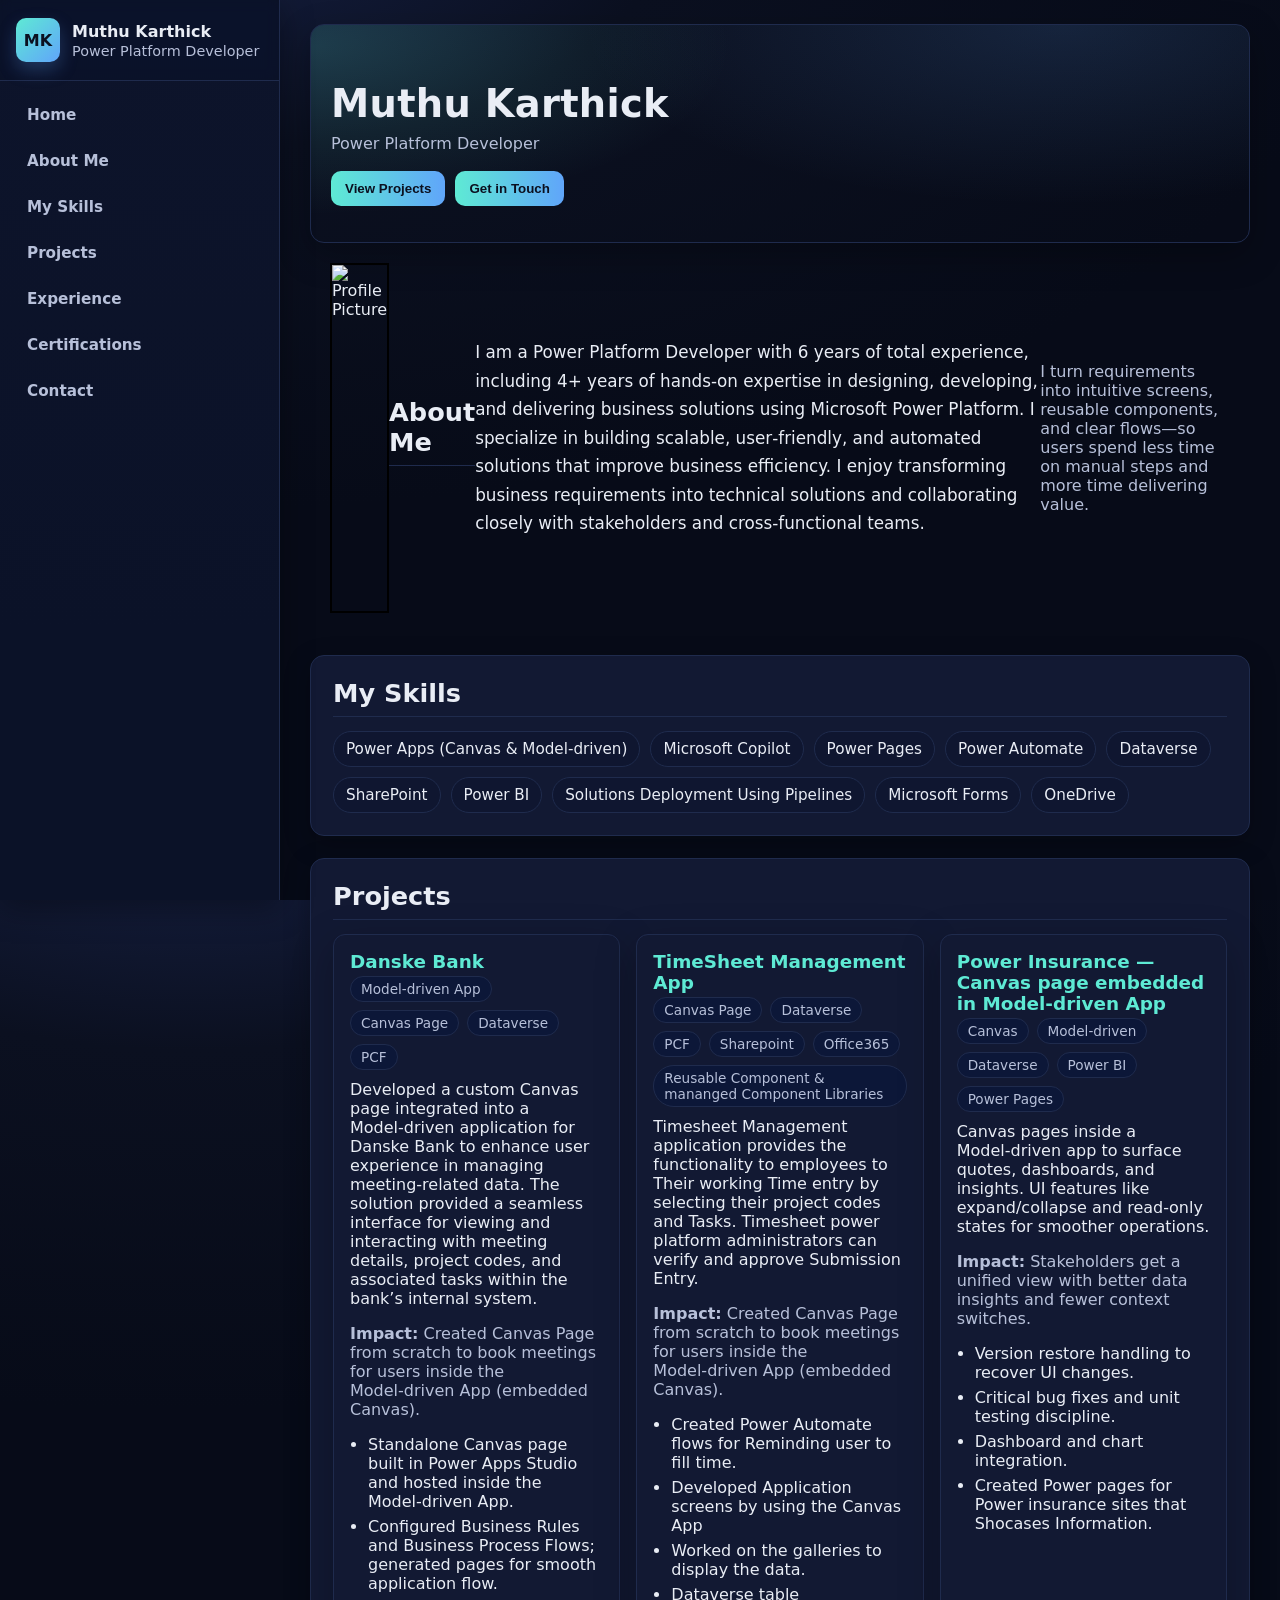
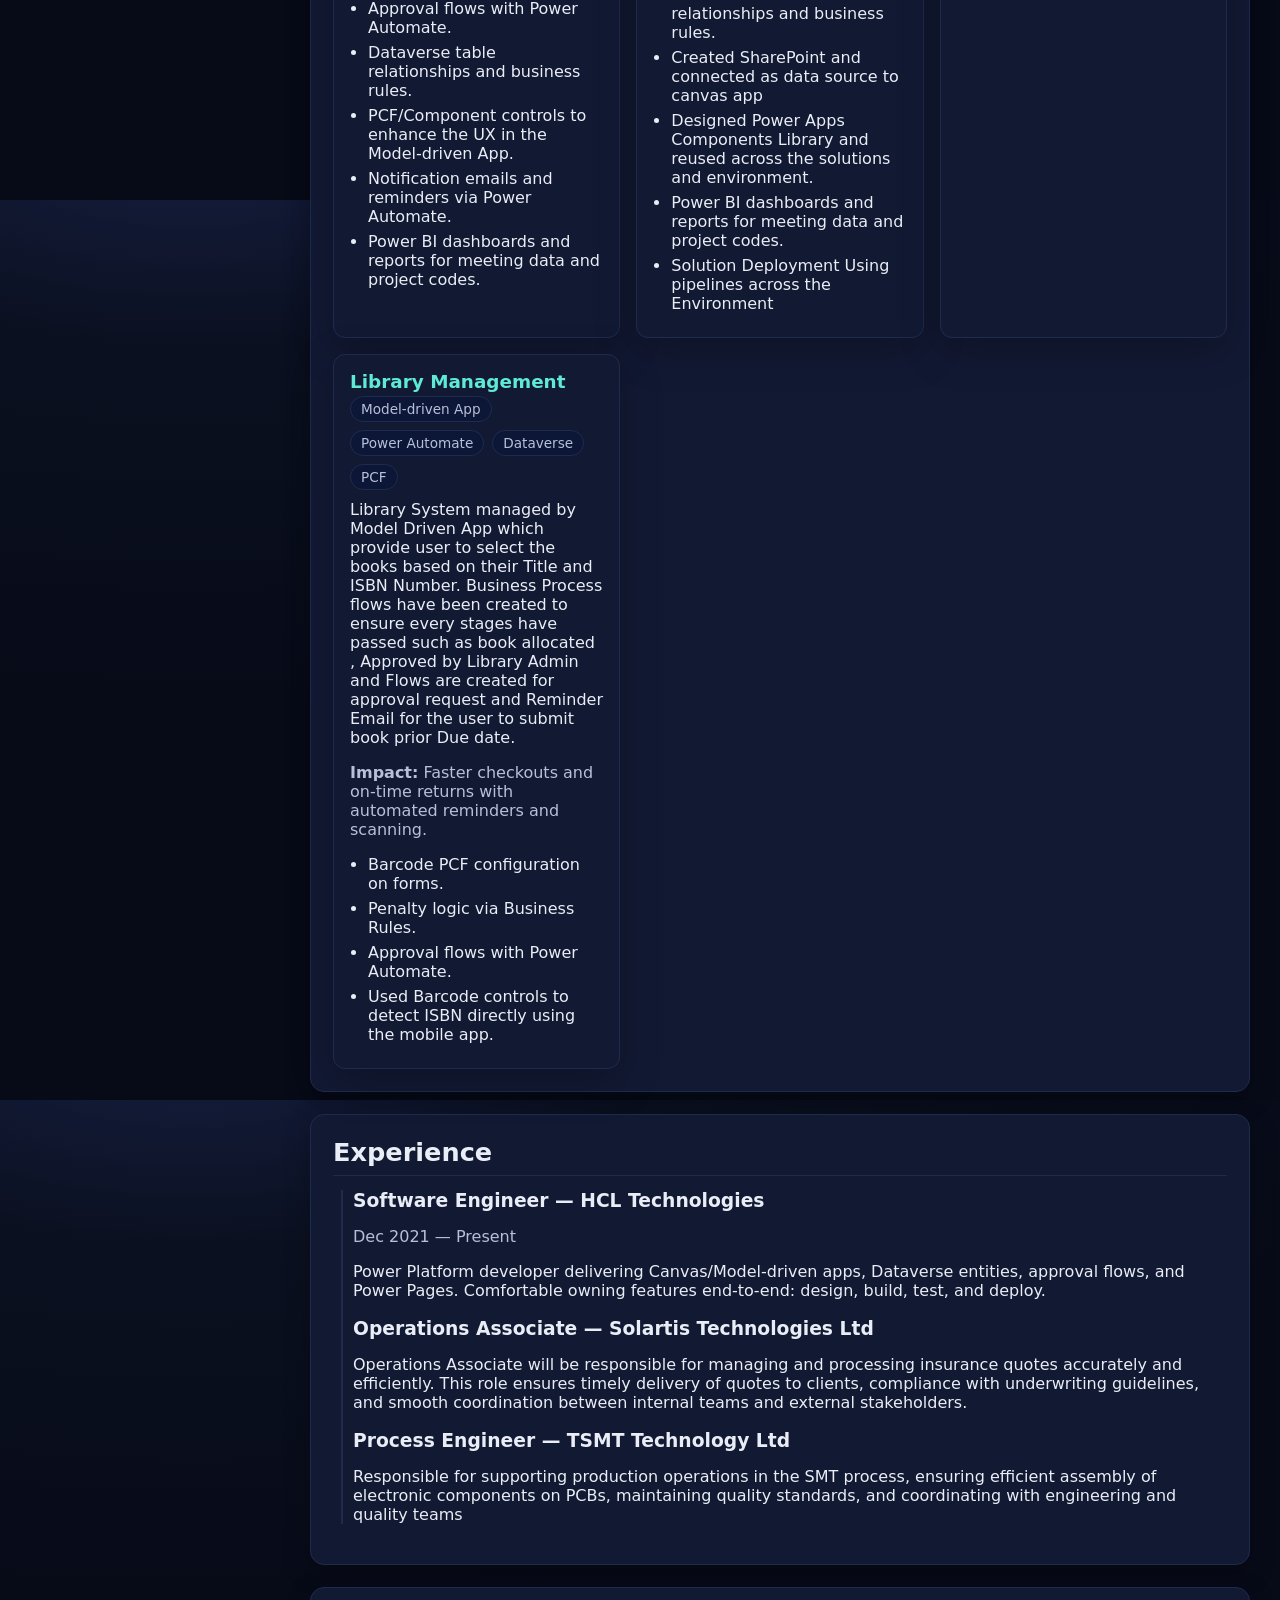
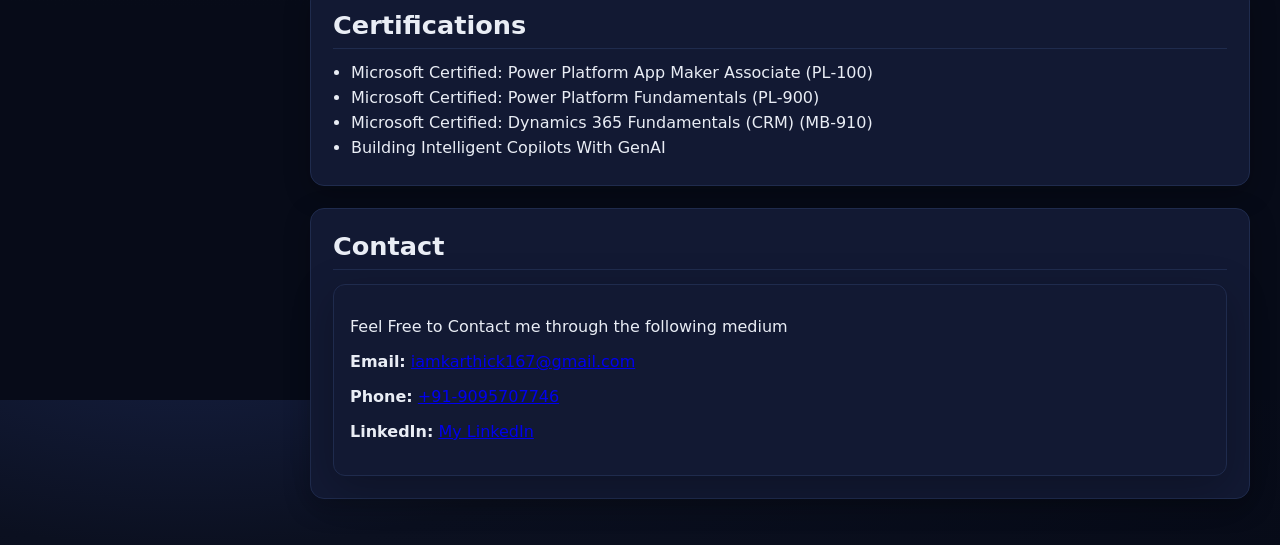
==== index.html @ 32631dbd "Update index.html" ====
<!DOCTYPE html>
<html lang="en">
<head>
<meta charset="UTF-8" />
<title>Muthu Karthick | Power Platform Developer</title>
<meta name="viewport" content="width=device-width, initial-scale=1" />
<style>
/* ===== Theme ===== */
:root{
  --bg:#0b1020;
  --panel:#121933;
  --panel-2:#0f1630;
  --text:#E9EDF5;
  --muted:#B7C0D9;
  --accent:#5EEAD4;
  --accent-2:#60A5FA;
  --border:#1f2b4d;
  --sidebar-w:280px;
  --page-w:980px; /* central column width */
}
*{box-sizing:border-box}
html{scroll-behavior:smooth}
html,body{height:100%}
body{
  margin:0;
  font-family:Inter,system-ui,-apple-system,Segoe UI,Roboto,"Helvetica Neue",Arial;
  background:radial-gradient(1200px 600px at 15% -10%,#162043 0%,var(--bg) 40%,#070B18 100%);
  color:var(--text);
}

/* ===== Layout ===== */
.layout{display:flex;min-height:100vh}

/* Sidebar (left sticky) */
.sidebar{
  width:var(--sidebar-w);
  flex:0 0 var(--sidebar-w);
  position:sticky; top:0; height:100vh; overflow:auto;
  background:linear-gradient(180deg,#0d142b,#0b1228 70%);
  border-right:1px solid var(--border);
  box-shadow:0 8px 30px rgba(0,0,0,.35);
  z-index:2;
}
.brand{
  padding:18px 16px; display:flex; align-items:center; gap:12px;
  border-bottom:1px solid var(--border);
  background:rgba(11,16,32,.35); backdrop-filter:saturate(120%) blur(6px);
}
.brand__avatar{
  width:44px; height:44px; border-radius:10px; display:grid; place-items:center;
  font-weight:700; color:#0b1020;
  background:linear-gradient(135deg,var(--accent),var(--accent-2));
  box-shadow:0 8px 18px rgba(96,165,250,.25);
}
.brand__name{margin:0; font-weight:700}
.brand__role{margin:2px 0 0; color:var(--muted); font-size:.9rem}

/* Side navigation */
.sidenav{padding:14px; display:flex; flex-direction:column; gap:6px}
.sidenav a{
  display:block; color:var(--muted); text-decoration:none; font-weight:600; font-size:.95rem;
  padding:10px 12px; border-radius:10px; border:1px solid transparent;
  transition:color .14s ease, background-color .14s ease, transform .14s ease, border-color .14s ease;
}
.sidenav a:hover{
  color:var(--accent); background:rgba(96,165,250,.08); border-color:var(--border); transform:translateX(3px);
}
.sidenav a.active{
  color:var(--accent); background:rgba(96,165,250,.10); border-color:var(--border);
}

/* ===== Content column: CENTER the page ===== */
.content{
  flex:1;
  /* Remove the padding that was pushing content right */
  padding-left:0;
  /* Center the inner page column */
  display:flex;
  justify-content:center; /* center horizontally in available space */
  align-items:flex-start; /* natural top alignment */
  position:relative;
}

/* Central page column */
.page{
  width:100%;
  max-width:var(--page-w); /* fixed central width */
  padding:24px 20px;
}

/* ===== Hero & Sections (centered within .page) ===== */
.hero{
  padding:56px 20px 36px;
  margin-inline:auto; /* keep centered */
  background:
    radial-gradient(800px 300px at 80% 0%, rgba(96,165,250,.15) 0%, rgba(96,165,250,0) 60%),
    radial-gradient(700px 280px at 0% 10%, rgba(94,234,212,.18) 0%, rgba(94,234,212,0) 60%);
  border:1px solid var(--border); border-radius:14px;
  box-shadow:0 12px 34px rgba(0,0,0,.28);
}
.hero__title{font-size:2.4rem; margin:0 0 8px; letter-spacing:.3px}
.hero__subtitle{margin:0 0 18px; color:var(--muted)}
.hero__cta{display:flex; gap:10px; flex-wrap:wrap}
.btn{display:inline-block; padding:10px 14px; border-radius:10px; font-weight:600; text-decoration:none; border:1px solid var(--border)}
.btn--primary{background:linear-gradient(90deg,var(--accent),var(--accent-2)); color:#0b1020; border:none}

.section{
  margin:22px auto; /* center inside page */
  padding:22px;
  background:var(--panel);
  border:1px solid var(--border);
  border-radius:14px;
  box-shadow:0 8px 26px rgba(0,0,0,.25);
}
.section__title{font-size:1.6rem; margin:0 0 14px; padding-bottom:8px; border-bottom:1px solid var(--border)}
.lead{font-size:1.05rem; line-height:1.7}
.muted{color:var(--muted)}

/* Chips & tags */
.chips{display:flex; flex-wrap:wrap; gap:10px; list-style:none; padding:0; margin:0}
.chip{background:var(--panel-2); border:1px solid var(--border); padding:8px 12px; border-radius:999px; font-size:.95rem}
.tags{display:flex; flex-wrap:wrap; gap:8px; list-style:none; padding:0; margin:4px 0 0}
.tag{background:#0c1738; border:1px solid var(--border); color:var(--muted); padding:4px 10px; border-radius:999px; font-size:.85rem}

/* Grid & cards */
.grid{display:grid; grid-template-columns:repeat(auto-fit,minmax(280px,1fr)); gap:16px}
.card{background:var(--panel); border:1px solid var(--border); border-radius:12px; padding:16px 16px 18px; box-shadow:0 12px 40px rgba(0,0,0,.25)}
.card__header{margin-bottom:4px}
.card__title{margin:0; font-size:1.15rem; color:var(--accent)}
.card__summary{margin:10px 0 8px}
.list{margin:8px 0 0; padding-left:18px}
.list li{margin:6px 0}

/* Timeline */
.timeline{position:relative; margin:10px 0; padding-left:20px}
.timeline::before{content:""; position:absolute; top:0; bottom:0; left:8px; width:2px; background:var(--border)}
.timeline__item{position:relative; margin:12px 0 18px}
.timeline__dot{position:absolute; left:-2px; top:6px; width:12px; height:12px; background:var(--accent-2); border-radius:50%; box-shadow:0 0 0 3px rgba(96,165,250,.20)}
.timeline__content h3{margin:0 0 6px}

/* Footer */
.footer{max-width:var(--page-w); margin:16px auto 44px; color:var(--muted); text-align:center}
.footer__nav{display:inline-flex; gap:10px; margin-top:6px}
.footer__nav a{color:var(--muted); text-decoration:none}
.footer__nav a:hover{color:var(--accent)}

/* ===== Responsive ===== */
@media (max-width:900px){ :root{--sidebar-w:240px} }
@media (max-width:720px){
  .sidebar{display:none}
  .content{padding-left:0}
  .hero__title{font-size:2.1rem}
}
</style>
</head>
<body>
<div class="layout">
  <!-- Sidebar -->
  <aside class="sidebar" aria-label="Page navigation">
    <div class="brand">
      <div class="brand__avatar">MK</div>
      <div>
        <p class="brand__name">Muthu Karthick</p>
        <p class="brand__role">Power Platform Developer</p>
      </div>
    </div>
    <nav class="sidenav" id="sidenav" aria-label="Page navigation">
  <a href=#home>Home</a>
      <a href=#about>About Me</a>
      <a href=#skills>My Skills</a>
      <a href=#projects>Projects</a>
      <a href=#experience>Experience</a>
      <a href=#certs>Certifications</a>
      <a href=#contact>Contact</a>
    </nav>
  </aside>

  <!-- Content (centered column) -->
  <div class="content">
    <div class="page">
      <!-- Hero -->
      <section class="hero" id="home" aria-labelledby="hero-title">
        <h1 class="hero__title" id="hero-title">Muthu Karthick</h1>
        <p class="hero__subtitle">Power Platform Developer</p>
<div class="hero__cta">
  <button class="btn btn--primary" onclick="document.querySelector('#projects').scrollIntoView({behavior:'smooth'})">
    View Projects
  </button>
  <button class="btn btn--primary" onclick="document.querySelector('#contact').scrollIntoView({behavior:'smooth'})">
    Get in Touch
  </button>
</div>
      </section>

<!-- IMAGE SECTION (separate) -->
<section class="profile-image-section">
  
<div style="
    display: flex; 
    justify-content: center; 
    align-items: center; 
    padding: 20px;
">
  <img 
    src="https://raw.githubusercontent.com/PearlKarthick/portfolio/main/Media%20(2).jfif"  
    alt="Profile Picture"
    style="
      width: 250px; 
      height: 350px; 
      object-fit: cover; 
      border: 2px solid #000;
>
</div>
</section>

      <!-- About -->
      <section class="section" id="about" aria-labelledby="about-title">
        <h2 class="section__title" id="about-title">About Me</h2>
        <p class="lead">
          I am a Power Platform Developer with 6 years of total experience, including
          4+ years of hands‑on expertise in designing, developing, and delivering business
          solutions using Microsoft Power Platform. I specialize in building scalable,
          user‑friendly, and automated solutions that improve business efficiency.
          I enjoy transforming business requirements into technical solutions and
          collaborating closely with stakeholders and cross‑functional teams.
        </p>
        <p class="muted">
          I turn requirements into intuitive screens, reusable components, and
          clear flows—so users spend less time on manual steps and more time delivering value.
        </p>
      </section>

      <!-- Skills -->
      <section class="section" id="skills" aria-labelledby="skills-title">
        <h2 class="section__title" id="skills-title">My Skills</h2>
        <ul class="chips">
          <li class="chip">Power Apps (Canvas &amp; Model‑driven)</li>
          <li class="chip">Microsoft Copilot</li>
          <li class="chip">Power Pages</li>
          <li class="chip">Power Automate</li>
          <li class="chip">Dataverse</li>
          <li class="chip">SharePoint</li>
          <li class="chip">Power BI</li>
          <li class="chip">Solutions Deployment Using Pipelines</li>
          <li class="chip">Microsoft Forms</li>
          <li class="chip">OneDrive</li>
        </ul>
      </section>

      <!-- Projects -->
      <section class="section" id="projects" aria-labelledby="projects-title">
        <h2 class="section__title" id="projects-title">Projects</h2>
        <div class="grid">
          <!-- Danske Bank -->
          <article class="card">
            <div class="card__header">
              <h3 class="card__title">Danske Bank</h3>
              <ul class="tags">
                <li class="tag">Model‑driven App</li>
                <li class="tag">Canvas Page</li>
                <li class="tag">Dataverse</li>
                <li class="tag">PCF</li>
              </ul>
            </div>
            <p class="card__summary">
              Developed a custom Canvas page integrated into a Model‑driven application for Danske Bank to enhance user experience in managing meeting‑related data. The solution provided a seamless interface for viewing and interacting with meeting details, project codes, and associated tasks within the bank’s internal system.
            </p>
            <p class="muted"><strong>Impact:</strong> Created Canvas Page from scratch to book meetings for users inside the Model‑driven App (embedded Canvas).</p>
            <ul class="list">
              <li>Standalone Canvas page built in Power Apps Studio and hosted inside the Model‑driven App.</li>
              <li>Configured Business Rules and Business Process Flows; generated pages for smooth application flow.</li>
              <li>Approval flows with Power Automate.</li>
              <li>Dataverse table relationships and business rules.</li>
              <li>PCF/Component controls to enhance the UX in the Model‑driven App.</li>
              <li>Notification emails and reminders via Power Automate.</li>
              <li>Power BI dashboards and reports for meeting data and project codes.</li>
            </ul>
          </article>
<!-- TimeSheet -->
          <article class="card">
            <div class="card__header">
              <h3 class="card__title">TimeSheet Management App</h3>
              <ul class="tags">
                <li class="tag">Canvas Page</li>
                <li class="tag">Dataverse</li>
                <li class="tag">PCF</li>
                <li class="tag">Sharepoint</li>
                <li class="tag">Office365</li>
                <li class="tag">Reusable Component & mananged Component Libraries </li>
              </ul>
            </div>
            <p class="card__summary">
              Timesheet Management application provides the functionality to employees to Their working Time entry by selecting their project codes and Tasks. Timesheet power platform administrators can verify and approve Submission Entry.
            </p>
            <p class="muted"><strong>Impact:</strong> Created Canvas Page from scratch to book meetings for users inside the Model‑driven App (embedded Canvas).</p>
            <ul class="list">
              <li>Created Power Automate flows for Reminding user to fill time.</li>
              <li>Developed Application screens by using the Canvas App </li>
              <li>Worked on the galleries to display the data. </li>
              <li>Dataverse table relationships and business rules.</li>
              <li>Created SharePoint and connected as data source to canvas app</li>
              <li>Designed Power Apps Components Library and reused across the solutions and environment. </li>
              <li>Power BI dashboards and reports for meeting data and project codes.</li>
              <li>Solution Deployment Using pipelines across the Environment</li>
            </ul>
          </article>

          <!-- Power Insurance -->
          <article class="card">
            <div class="card__header">
              <h3 class="card__title">Power Insurance — Canvas page embedded in Model‑driven App</h3>
              <ul class="tags">
                <li class="tag">Canvas</li>
                <li class="tag">Model‑driven</li>
                <li class="tag">Dataverse</li>
                <li class="tag">Power BI</li>
                <li class="tag">Power Pages</li>
              </ul>
            </div>
            <p class="card__summary">
              Canvas pages inside a Model‑driven app to surface quotes, dashboards, and insights. UI features like expand/collapse and read‑only states for smoother operations.
            </p>
            <p class="muted"><strong>Impact:</strong> Stakeholders get a unified view with better data insights and fewer context switches.</p>
            <ul class="list">
              <li>Version restore handling to recover UI changes.</li>
              <li>Critical bug fixes and unit testing discipline.</li>
              <li>Dashboard and chart integration.</li>
              <li>Created Power pages for Power insurance sites that Shocases Information.</li>
            </ul>
          </article>

          <!-- Library Management -->
          <article class="card">
            <div class="card__header">
              <h3 class="card__title">Library Management</h3>
              <ul class="tags">
                <li class="tag">Model‑driven App</li>
                <li class="tag">Power Automate</li>
                <li class="tag">Dataverse</li>
                <li class="tag">PCF</li>
              </ul>
            </div>
            <p class="card__summary">
            Library System managed by Model Driven App which provide user to select the books based on their Title and ISBN Number. 
              Business Process flows have been created to ensure every stages have passed such as book allocated , Approved by Library Admin and Flows are created for approval request and Reminder Email for the user to submit book prior Due date.             </p>
            <p class="muted"><strong>Impact:</strong> Faster checkouts and on‑time returns with automated reminders and scanning.</p>
            <ul class="list">
              <li>Barcode PCF configuration on forms.</li>
              <li>Penalty logic via Business Rules.</li>
              <li>Approval flows with Power Automate.</li>
              <li>Used Barcode controls to detect ISBN directly using the mobile app.</li>
            </ul>
          </article>
        </div>
      </section>

      <!-- Experience -->
      <section class="section" id="experience" aria-labelledby="exp-title">
        <h2 class="section__title" id="exp-title">Experience</h2>
        <div class="timeline">
          <div class="timeline__item">
            <div class="timeline__content">
              <h3>Software Engineer — HCL Technologies</h3>
              <p class="muted">Dec 2021 — Present</p>
              <p>Power Platform developer delivering Canvas/Model‑driven apps, Dataverse entities, approval flows, and Power Pages. Comfortable owning features end‑to‑end: design, build, test, and deploy.</p>
            </div>
          </div>
          <div class="timeline__item">
            <div class="timeline__content">
              <h3>Operations Associate — Solartis Technologies Ltd</h3>
              <p>Operations Associate will be responsible for managing and processing insurance quotes accurately and efficiently. This role ensures timely delivery of quotes to clients, compliance with underwriting guidelines, and smooth coordination between internal teams and external stakeholders.</p>
            </div>
          </div>
          <div class="timeline__item">
            <div class="timeline__content">
              <h3>Process Engineer — TSMT Technology Ltd</h3>
              <p>Responsible for supporting production operations in the SMT process, ensuring efficient assembly of electronic components on PCBs, maintaining quality standards, and coordinating with engineering and quality teams</p>
            </div>
          </div>
        </div>
      </section>

      <!-- Certifications -->
      <section class="section" id="certs" aria-labelledby="certs-title">
        <h2 class="section__title" id="certs-title">Certifications</h2>
        <ul class="list">
          <li>Microsoft Certified: Power Platform App Maker Associate (PL‑100)</li>
          <li>Microsoft Certified: Power Platform Fundamentals (PL‑900)</li>
          <li>Microsoft Certified: Dynamics 365 Fundamentals (CRM) (MB‑910)</li>
          <li>Building Intelligent Copilots With GenAI</li>
        </ul>
      </section>

      <!-- Contact -->
      <section class="section" id="contact" aria-labelledby="contact-title">
        <h2 class="section__title" id="contact-title">Contact</h2>
 <div class="card">
   <p>Feel Free to Contact me through the following medium</p>
            <p><strong>Email:</strong> <a href="mailto:iamkarthick167@gmail.com">iamkarthick167@gmail.com</a></p>
            <p><strong>Phone:</strong> <a href="tel:+919095707746">+91‑9095707746</a></p>
            <p><strong>LinkedIn:</strong> <a href="https://www.linkedin.com/in/muthu-karthick-m-a9972016b" target="_blank">My LinkedIn</a></p>           
        </div>
        </div>
      </section>    
    </div>
  </div>
</div>

<!-- ===== JS: Scrollspy & year ===== -->
<script>
  // Year
  document.getElementById('year').textContent = new Date().getFullYear();

  // Scrollspy
  const navLinks = Array.from(document.querySelectorAll('#sidenav a'));
  const targets  = navLinks.map(a => document.querySelector(a.getAttribute('href'))).filter(Boolean);
  function onScrollSpy(){
    const y = window.scrollY + 120;
    let activeId = null;
    for(const sec of targets){
      const t = sec.offsetTop, b = t + sec.offsetHeight;
      if(y >= t && y < b){ activeId = '#' + sec.id; break; }
    }
    navLinks.forEach(a => a.classList.toggle('active', a.getAttribute('href') === activeId));
  }
  document.addEventListener('scroll', onScrollSpy);
  window.addEventListener('load', onScrollSpy);
</script>
</body>
</html>
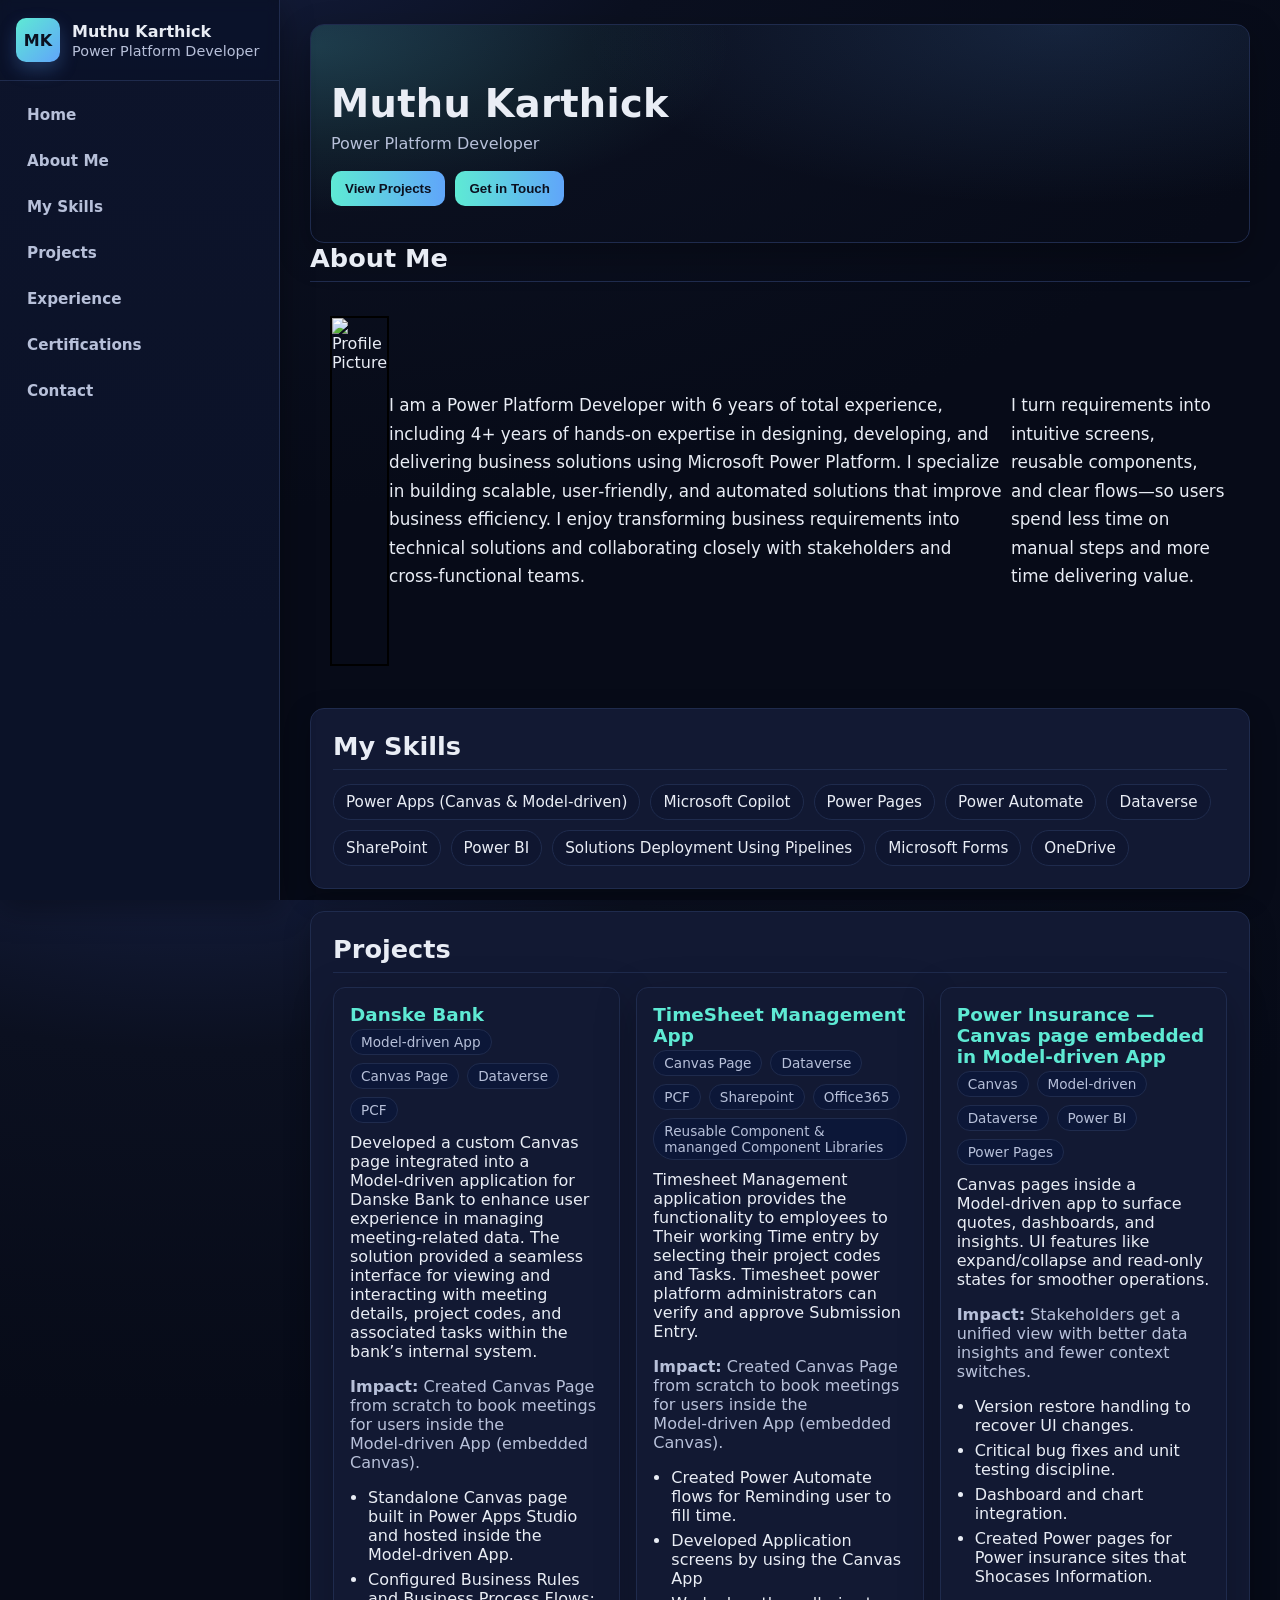
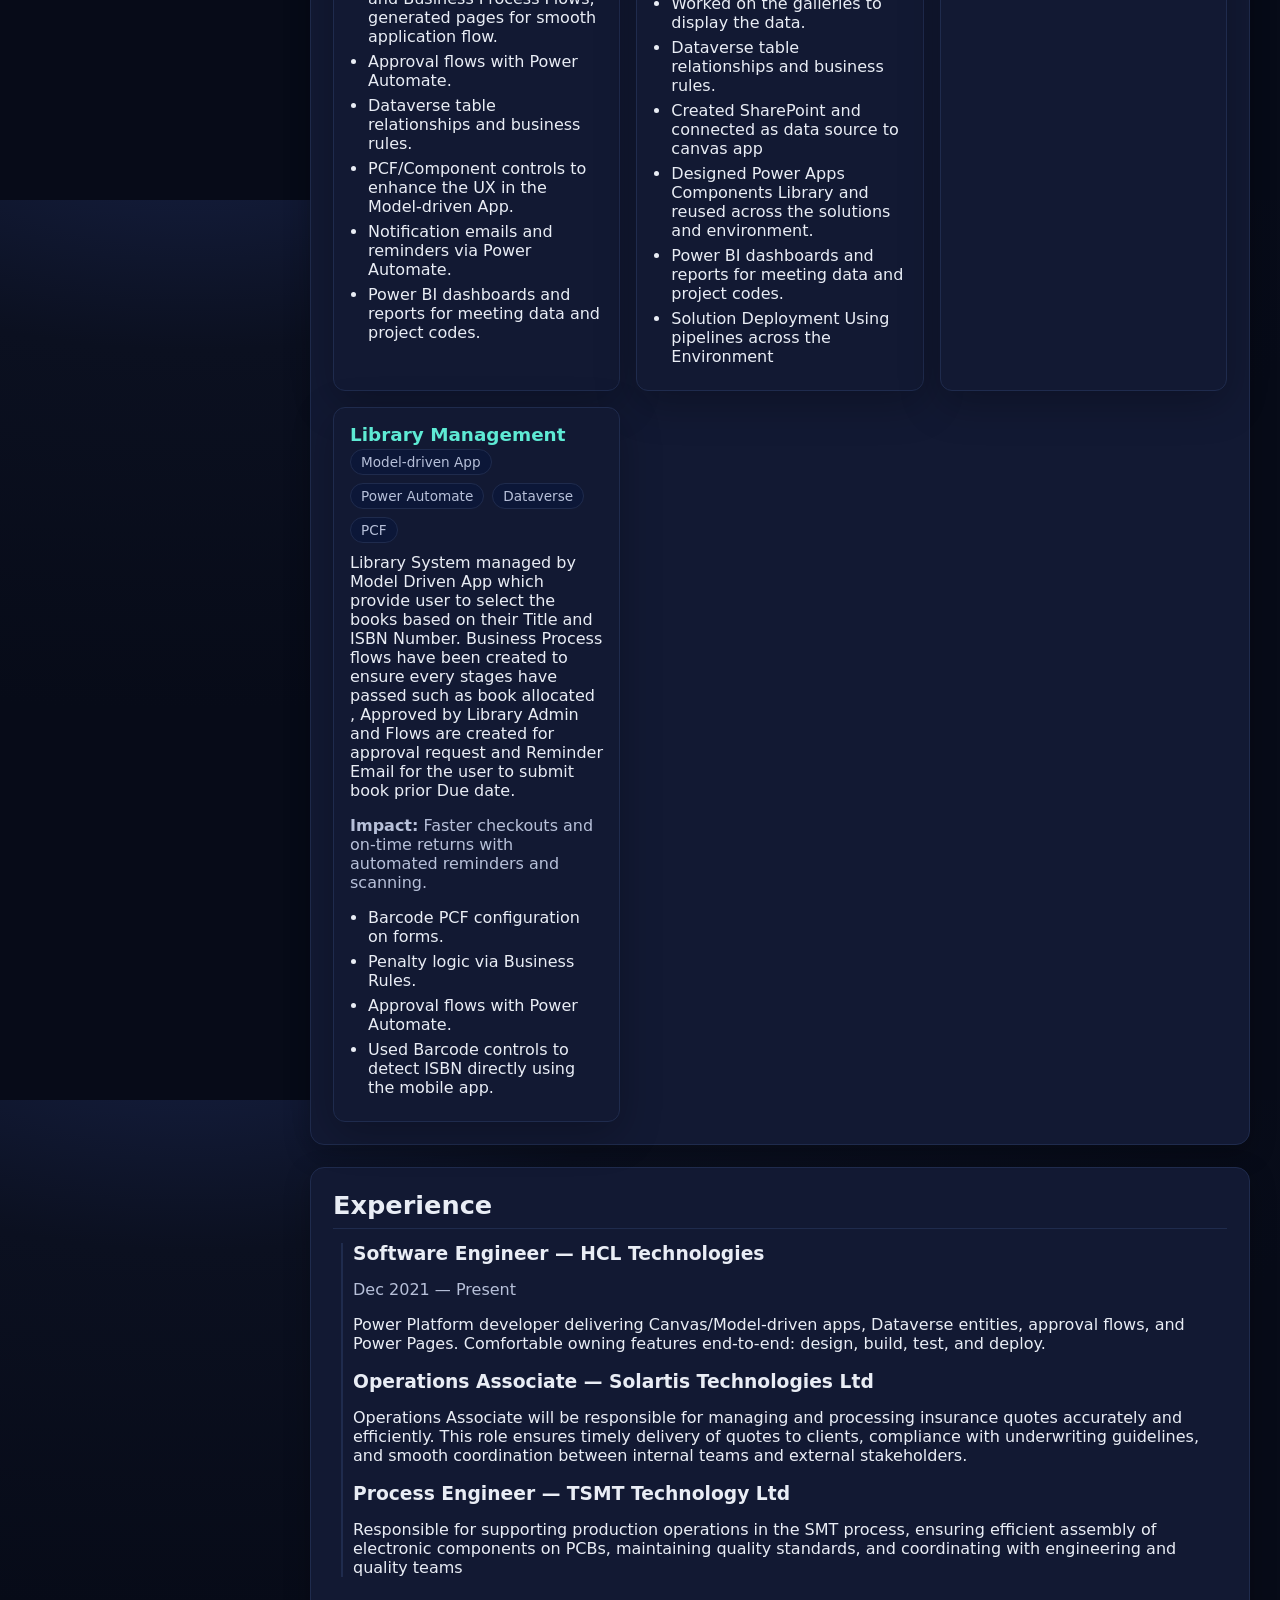
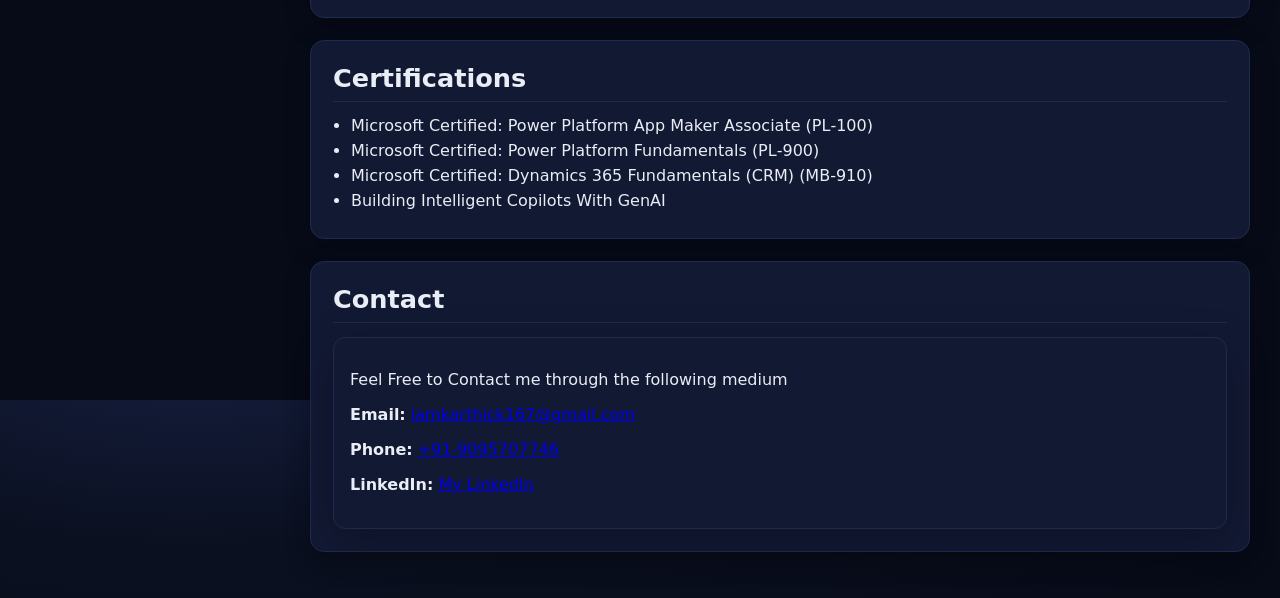
==== commit 462d37fd: "Update index.html" ====
--- a/index.html
+++ b/index.html
@@ -194,7 +194,7 @@
 
 <!-- IMAGE SECTION (separate) -->
 <section class="profile-image-section">
-  
+  <h2 class="section__title" id="about-title">About Me</h2>
 <div style="
     display: flex; 
     justify-content: center; 
@@ -215,7 +215,6 @@
 
       <!-- About -->
       <section class="section" id="about" aria-labelledby="about-title">
-        <h2 class="section__title" id="about-title">About Me</h2>
         <p class="lead">
           I am a Power Platform Developer with 6 years of total experience, including
           4+ years of hands‑on expertise in designing, developing, and delivering business
@@ -224,7 +223,7 @@
           I enjoy transforming business requirements into technical solutions and
           collaborating closely with stakeholders and cross‑functional teams.
         </p>
-        <p class="muted">
+        <p class="lead">
           I turn requirements into intuitive screens, reusable components, and
           clear flows—so users spend less time on manual steps and more time delivering value.
         </p>
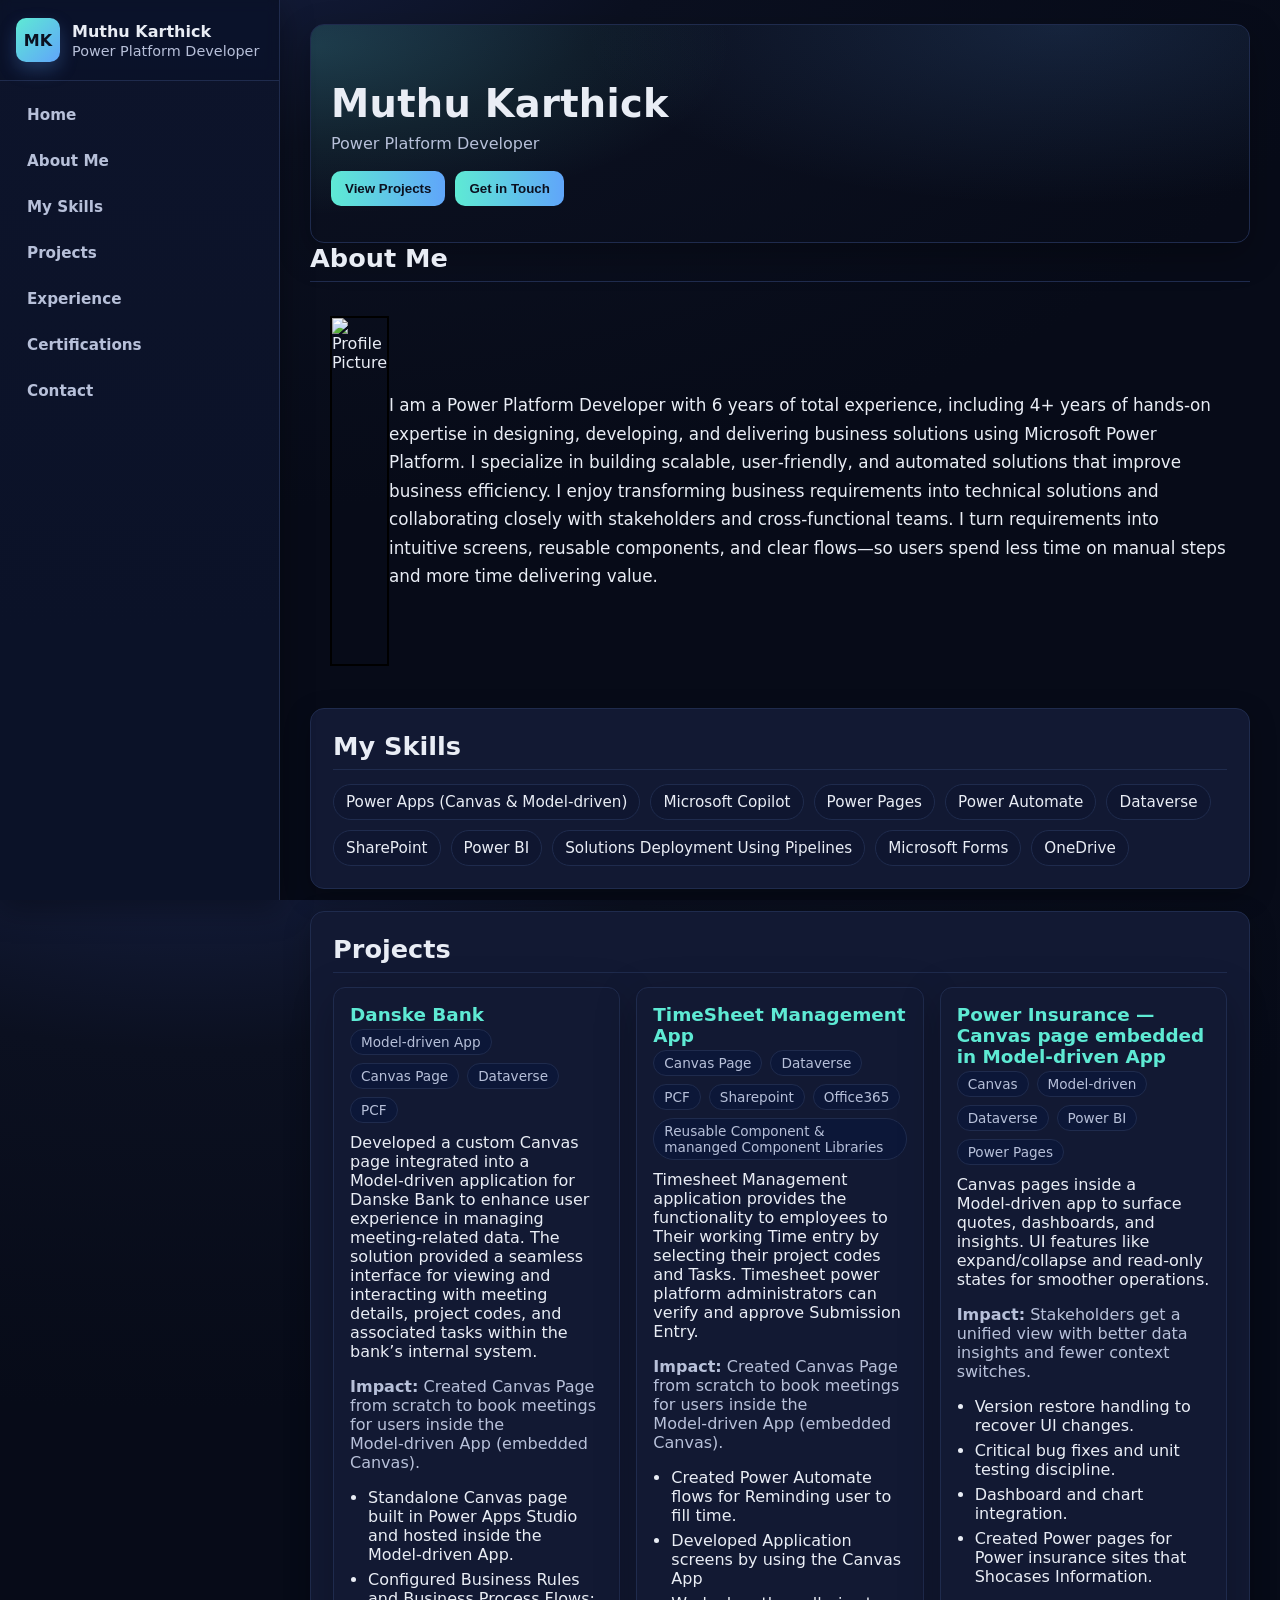
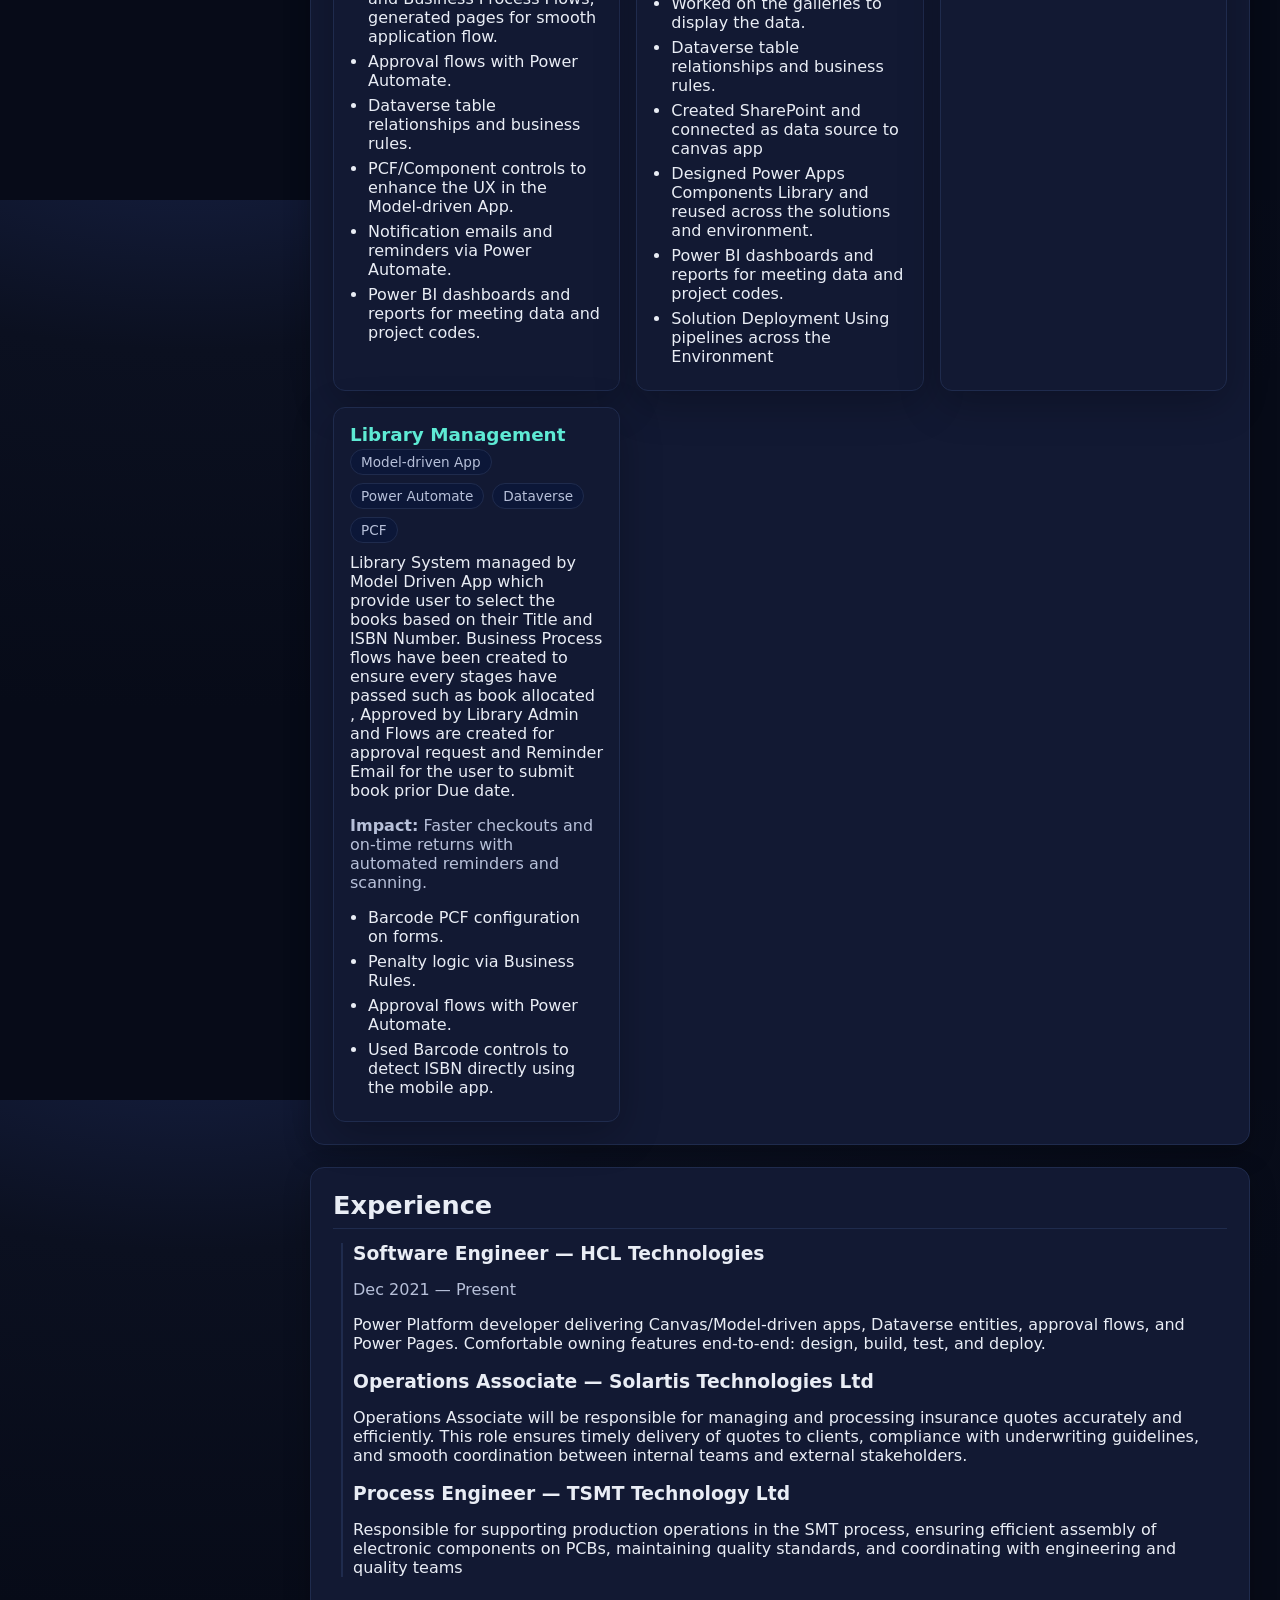
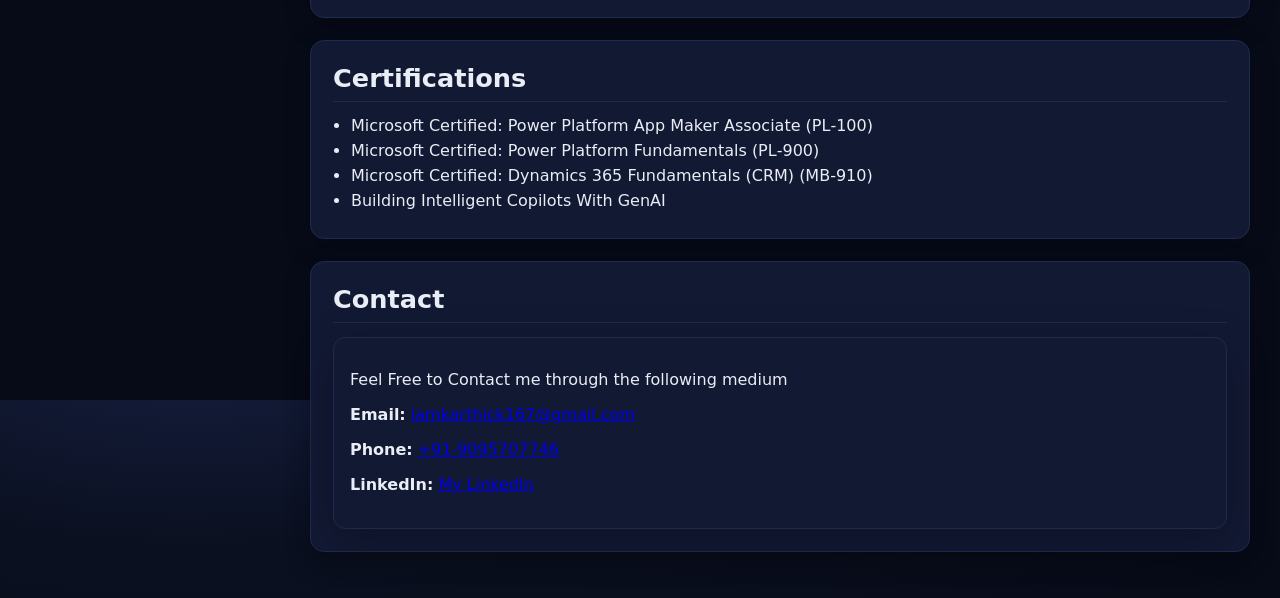
==== commit f15407d8: "Update index.html" ====
--- a/index.html
+++ b/index.html
@@ -222,9 +222,8 @@
           user‑friendly, and automated solutions that improve business efficiency.
           I enjoy transforming business requirements into technical solutions and
           collaborating closely with stakeholders and cross‑functional teams.
-        </p>
-        <p class="lead">
-          I turn requirements into intuitive screens, reusable components, and
+
+                    I turn requirements into intuitive screens, reusable components, and
           clear flows—so users spend less time on manual steps and more time delivering value.
         </p>
       </section>
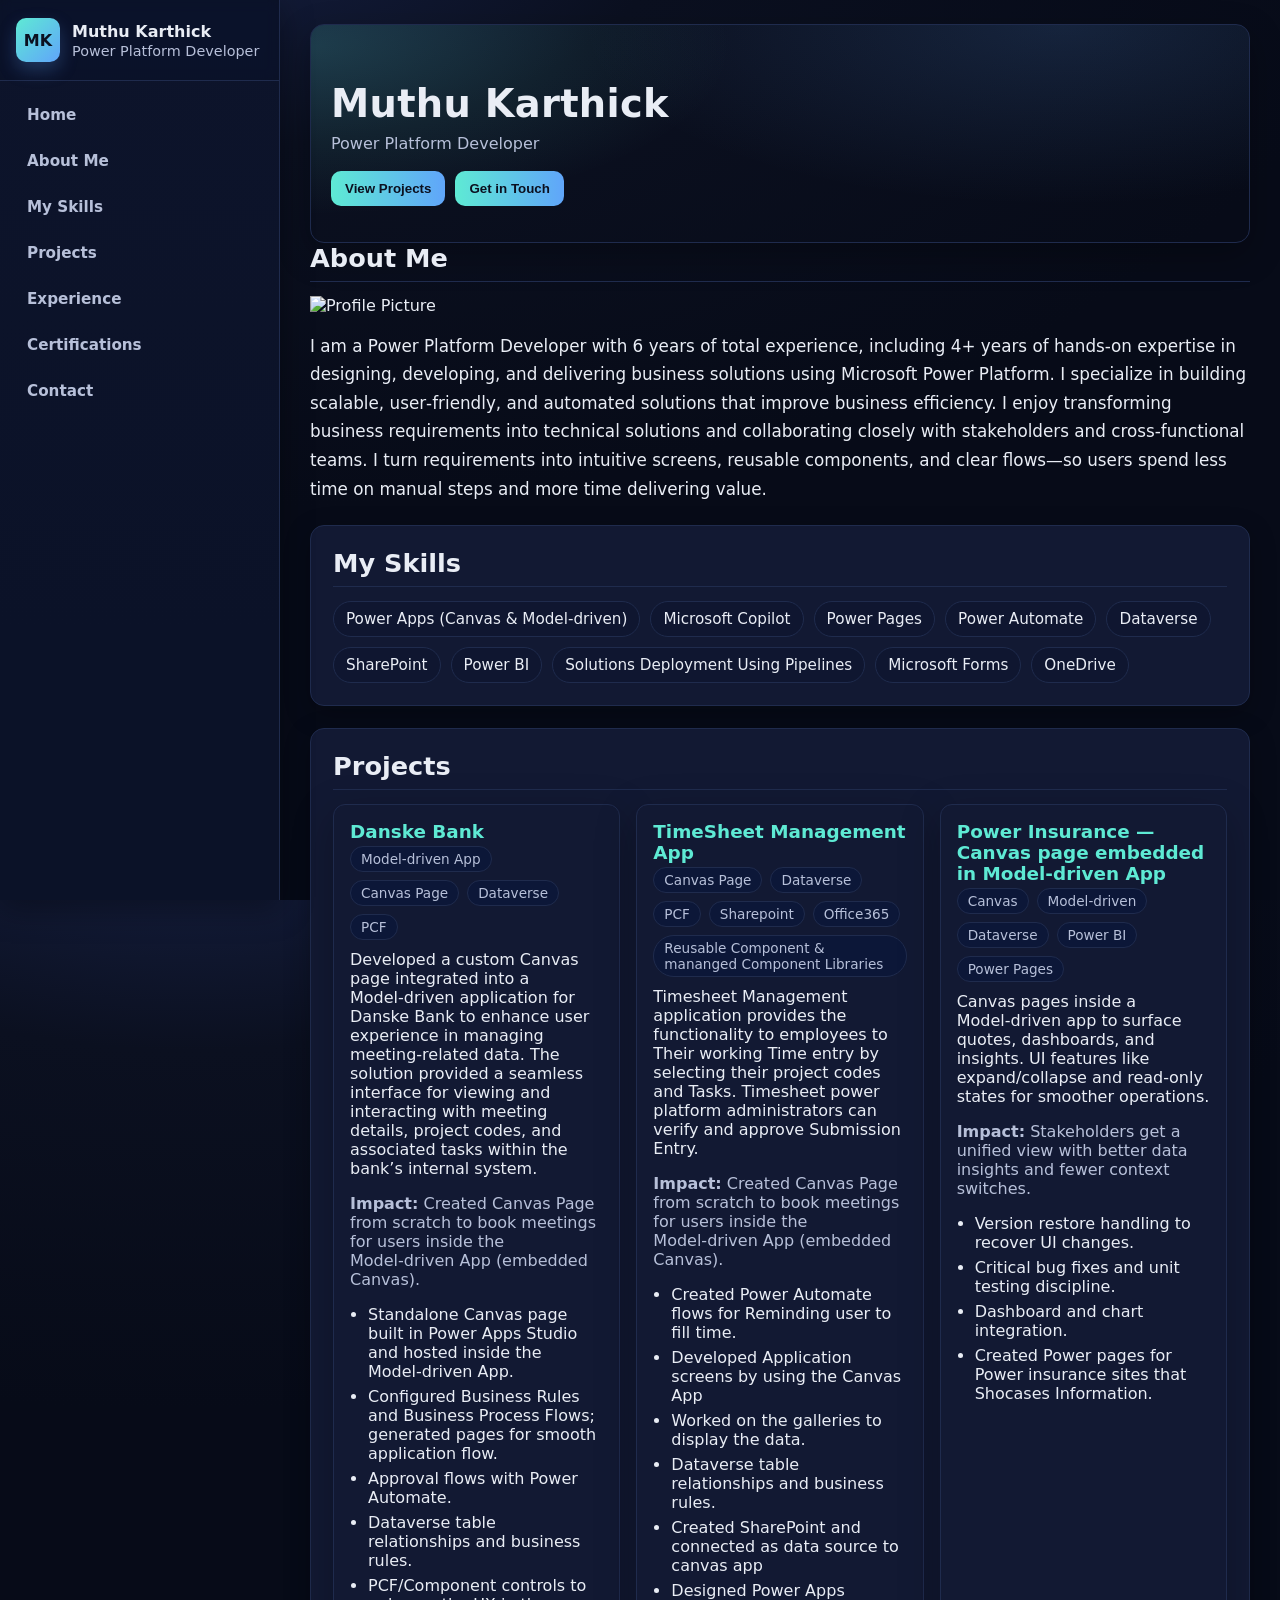
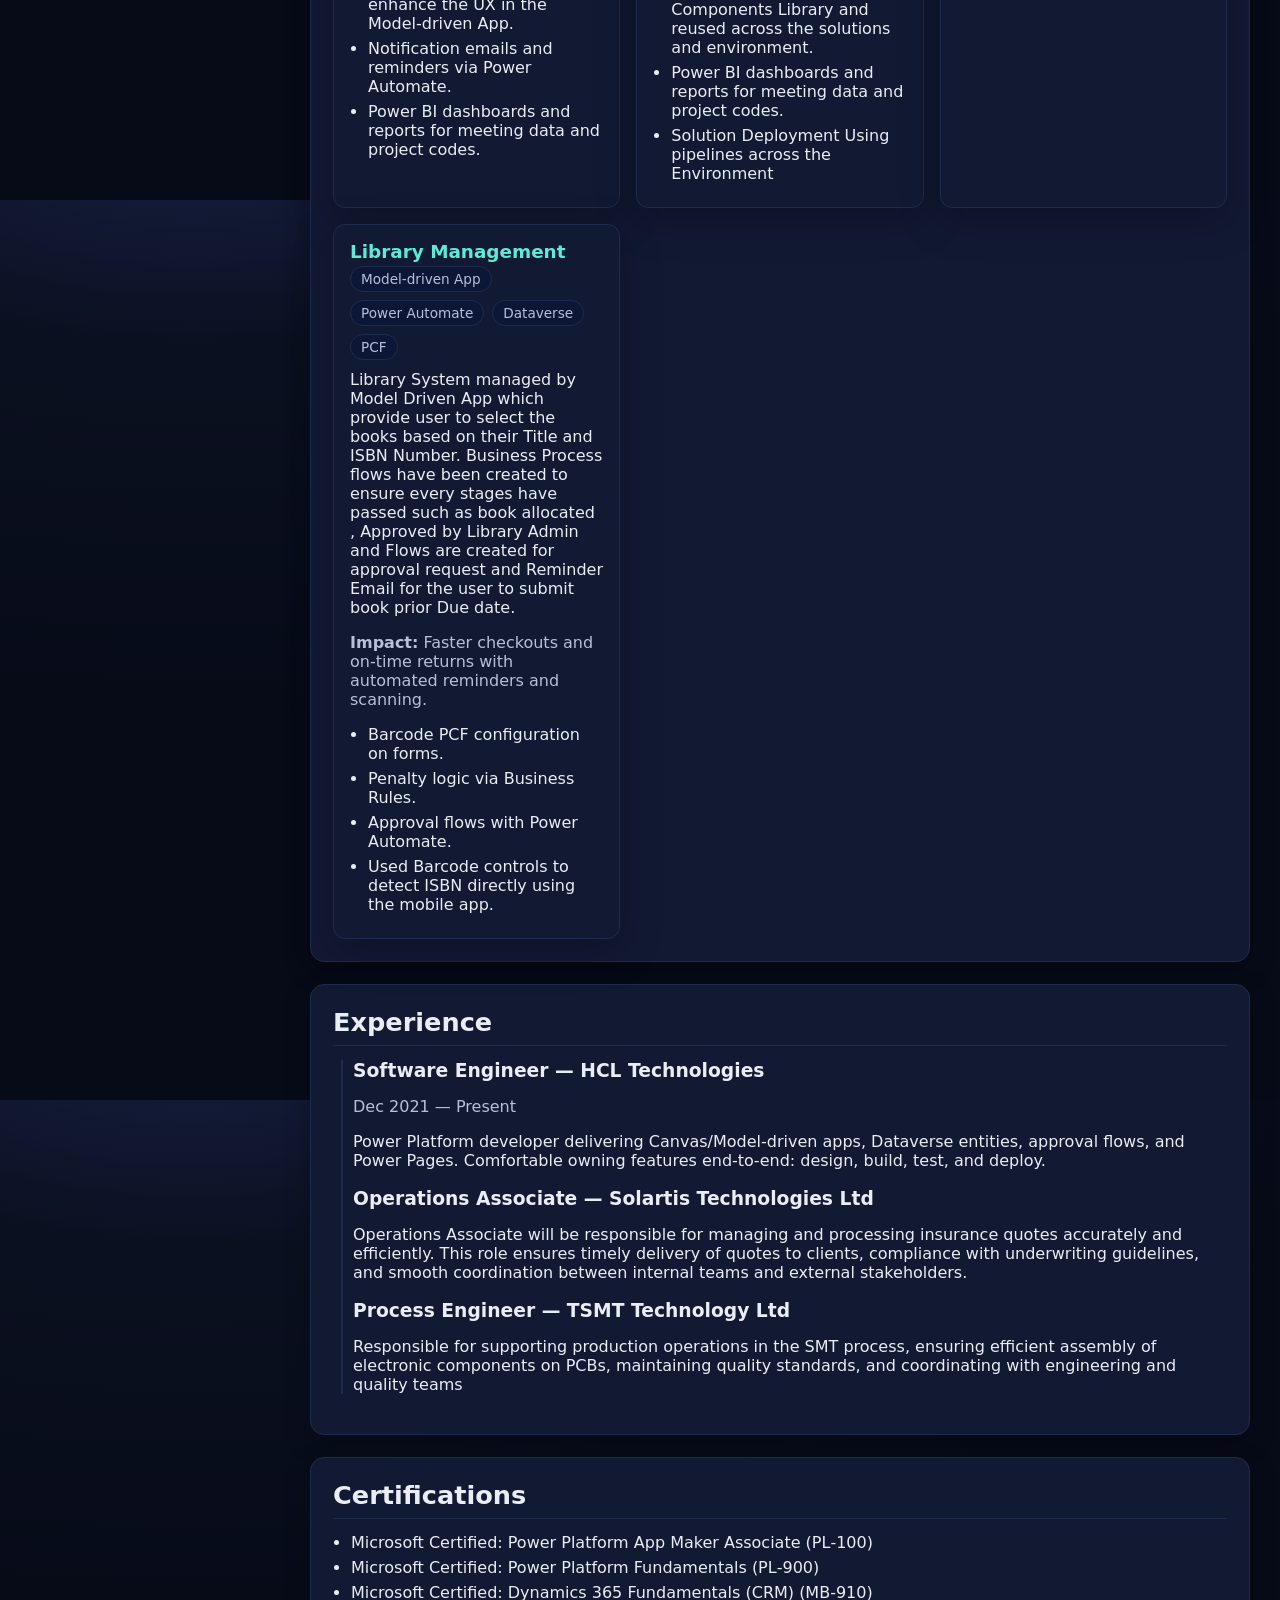
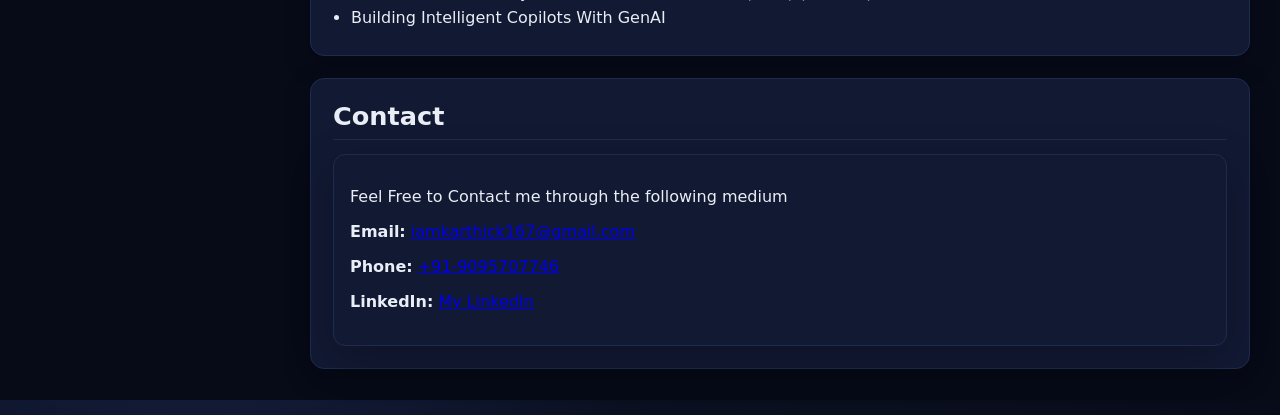
==== commit 0400067b: "Update index.html" ====
--- a/index.html
+++ b/index.html
@@ -1,9 +1,10 @@
 <!DOCTYPE html>
+
 <html lang="en">
 <head>
-<meta charset="UTF-8" />
+<meta charset="utf-8"/>
 <title>Muthu Karthick | Power Platform Developer</title>
-<meta name="viewport" content="width=device-width, initial-scale=1" />
+<meta content="width=device-width, initial-scale=1" name="viewport"/>
 <style>
 /* ===== Theme ===== */
 :root{
@@ -152,70 +153,50 @@
   .hero__title{font-size:2.1rem}
 }
 </style>
-</head>
+<link href="styles.css" rel="stylesheet"/></head>
 <body>
 <div class="layout">
-  <!-- Sidebar -->
-  <aside class="sidebar" aria-label="Page navigation">
-    <div class="brand">
-      <div class="brand__avatar">MK</div>
-      <div>
-        <p class="brand__name">Muthu Karthick</p>
-        <p class="brand__role">Power Platform Developer</p>
-      </div>
-    </div>
-    <nav class="sidenav" id="sidenav" aria-label="Page navigation">
-  <a href=#home>Home</a>
-      <a href=#about>About Me</a>
-      <a href=#skills>My Skills</a>
-      <a href=#projects>Projects</a>
-      <a href=#experience>Experience</a>
-      <a href=#certs>Certifications</a>
-      <a href=#contact>Contact</a>
-    </nav>
-  </aside>
-
-  <!-- Content (centered column) -->
-  <div class="content">
-    <div class="page">
-      <!-- Hero -->
-      <section class="hero" id="home" aria-labelledby="hero-title">
-        <h1 class="hero__title" id="hero-title">Muthu Karthick</h1>
-        <p class="hero__subtitle">Power Platform Developer</p>
+<!-- Sidebar -->
+<aside aria-label="Page navigation" class="sidebar">
+<div class="brand">
+<div class="brand__avatar">MK</div>
+<div>
+<p class="brand__name">Muthu Karthick</p>
+<p class="brand__role">Power Platform Developer</p>
+</div>
+</div>
+<nav aria-label="Page navigation" class="sidenav" id="sidenav">
+<a href="#home">Home</a>
+<a href="#about">About Me</a>
+<a href="#skills">My Skills</a>
+<a href="#projects">Projects</a>
+<a href="#experience">Experience</a>
+<a href="#certs">Certifications</a>
+<a href="#contact">Contact</a>
+</nav>
+</aside>
+<!-- Content (centered column) -->
+<div class="content">
+<div class="page">
+<!-- Hero -->
+<section aria-labelledby="hero-title" class="hero" id="home">
+<h1 class="hero__title" id="hero-title">Muthu Karthick</h1>
+<p class="hero__subtitle">Power Platform Developer</p>
 <div class="hero__cta">
-  <button class="btn btn--primary" onclick="document.querySelector('#projects').scrollIntoView({behavior:'smooth'})">
+<button class="btn btn--primary" onclick="document.querySelector('#projects').scrollIntoView({behavior:'smooth'})">
     View Projects
   </button>
-  <button class="btn btn--primary" onclick="document.querySelector('#contact').scrollIntoView({behavior:'smooth'})">
+<button class="btn btn--primary" onclick="document.querySelector('#contact').scrollIntoView({behavior:'smooth'})">
     Get in Touch
   </button>
 </div>
-      </section>
-
+</section>
 <!-- IMAGE SECTION (separate) -->
 <section class="profile-image-section">
-  <h2 class="section__title" id="about-title">About Me</h2>
-<div style="
-    display: flex; 
-    justify-content: center; 
-    align-items: center; 
-    padding: 20px;
-">
-  <img 
-    src="https://raw.githubusercontent.com/PearlKarthick/portfolio/main/Media%20(2).jfif"  
-    alt="Profile Picture"
-    style="
-      width: 250px; 
-      height: 350px; 
-      object-fit: cover; 
-      border: 2px solid #000;
->
-</div>
-</section>
-
-      <!-- About -->
-      <section class="section" id="about" aria-labelledby="about-title">
-        <p class="lead">
+<h2 class="section__title" id="about-title">About Me</h2>
+<div class="extracted-style-1">
+<img alt="Profile Picture" aria-labelledby="about-title" class="extracted-style-2" id="about" section"="" src="https://raw.githubusercontent.com/PearlKarthick/portfolio/main/Media%20(2).jfif"/>
+<p class="lead">
           I am a Power Platform Developer with 6 years of total experience, including
           4+ years of hands‑on expertise in designing, developing, and delivering business
           solutions using Microsoft Power Platform. I specialize in building scalable,
@@ -226,182 +207,174 @@
                     I turn requirements into intuitive screens, reusable components, and
           clear flows—so users spend less time on manual steps and more time delivering value.
         </p>
-      </section>
-
-      <!-- Skills -->
-      <section class="section" id="skills" aria-labelledby="skills-title">
-        <h2 class="section__title" id="skills-title">My Skills</h2>
-        <ul class="chips">
-          <li class="chip">Power Apps (Canvas &amp; Model‑driven)</li>
-          <li class="chip">Microsoft Copilot</li>
-          <li class="chip">Power Pages</li>
-          <li class="chip">Power Automate</li>
-          <li class="chip">Dataverse</li>
-          <li class="chip">SharePoint</li>
-          <li class="chip">Power BI</li>
-          <li class="chip">Solutions Deployment Using Pipelines</li>
-          <li class="chip">Microsoft Forms</li>
-          <li class="chip">OneDrive</li>
-        </ul>
-      </section>
-
-      <!-- Projects -->
-      <section class="section" id="projects" aria-labelledby="projects-title">
-        <h2 class="section__title" id="projects-title">Projects</h2>
-        <div class="grid">
-          <!-- Danske Bank -->
-          <article class="card">
-            <div class="card__header">
-              <h3 class="card__title">Danske Bank</h3>
-              <ul class="tags">
-                <li class="tag">Model‑driven App</li>
-                <li class="tag">Canvas Page</li>
-                <li class="tag">Dataverse</li>
-                <li class="tag">PCF</li>
-              </ul>
-            </div>
-            <p class="card__summary">
+</div></section>
+<!-- Skills -->
+<section aria-labelledby="skills-title" class="section" id="skills">
+<h2 class="section__title" id="skills-title">My Skills</h2>
+<ul class="chips">
+<li class="chip">Power Apps (Canvas &amp; Model‑driven)</li>
+<li class="chip">Microsoft Copilot</li>
+<li class="chip">Power Pages</li>
+<li class="chip">Power Automate</li>
+<li class="chip">Dataverse</li>
+<li class="chip">SharePoint</li>
+<li class="chip">Power BI</li>
+<li class="chip">Solutions Deployment Using Pipelines</li>
+<li class="chip">Microsoft Forms</li>
+<li class="chip">OneDrive</li>
+</ul>
+</section>
+<!-- Projects -->
+<section aria-labelledby="projects-title" class="section" id="projects">
+<h2 class="section__title" id="projects-title">Projects</h2>
+<div class="grid">
+<!-- Danske Bank -->
+<article class="card">
+<div class="card__header">
+<h3 class="card__title">Danske Bank</h3>
+<ul class="tags">
+<li class="tag">Model‑driven App</li>
+<li class="tag">Canvas Page</li>
+<li class="tag">Dataverse</li>
+<li class="tag">PCF</li>
+</ul>
+</div>
+<p class="card__summary">
               Developed a custom Canvas page integrated into a Model‑driven application for Danske Bank to enhance user experience in managing meeting‑related data. The solution provided a seamless interface for viewing and interacting with meeting details, project codes, and associated tasks within the bank’s internal system.
             </p>
-            <p class="muted"><strong>Impact:</strong> Created Canvas Page from scratch to book meetings for users inside the Model‑driven App (embedded Canvas).</p>
-            <ul class="list">
-              <li>Standalone Canvas page built in Power Apps Studio and hosted inside the Model‑driven App.</li>
-              <li>Configured Business Rules and Business Process Flows; generated pages for smooth application flow.</li>
-              <li>Approval flows with Power Automate.</li>
-              <li>Dataverse table relationships and business rules.</li>
-              <li>PCF/Component controls to enhance the UX in the Model‑driven App.</li>
-              <li>Notification emails and reminders via Power Automate.</li>
-              <li>Power BI dashboards and reports for meeting data and project codes.</li>
-            </ul>
-          </article>
+<p class="muted"><strong>Impact:</strong> Created Canvas Page from scratch to book meetings for users inside the Model‑driven App (embedded Canvas).</p>
+<ul class="list">
+<li>Standalone Canvas page built in Power Apps Studio and hosted inside the Model‑driven App.</li>
+<li>Configured Business Rules and Business Process Flows; generated pages for smooth application flow.</li>
+<li>Approval flows with Power Automate.</li>
+<li>Dataverse table relationships and business rules.</li>
+<li>PCF/Component controls to enhance the UX in the Model‑driven App.</li>
+<li>Notification emails and reminders via Power Automate.</li>
+<li>Power BI dashboards and reports for meeting data and project codes.</li>
+</ul>
+</article>
 <!-- TimeSheet -->
-          <article class="card">
-            <div class="card__header">
-              <h3 class="card__title">TimeSheet Management App</h3>
-              <ul class="tags">
-                <li class="tag">Canvas Page</li>
-                <li class="tag">Dataverse</li>
-                <li class="tag">PCF</li>
-                <li class="tag">Sharepoint</li>
-                <li class="tag">Office365</li>
-                <li class="tag">Reusable Component & mananged Component Libraries </li>
-              </ul>
-            </div>
-            <p class="card__summary">
+<article class="card">
+<div class="card__header">
+<h3 class="card__title">TimeSheet Management App</h3>
+<ul class="tags">
+<li class="tag">Canvas Page</li>
+<li class="tag">Dataverse</li>
+<li class="tag">PCF</li>
+<li class="tag">Sharepoint</li>
+<li class="tag">Office365</li>
+<li class="tag">Reusable Component &amp; mananged Component Libraries </li>
+</ul>
+</div>
+<p class="card__summary">
               Timesheet Management application provides the functionality to employees to Their working Time entry by selecting their project codes and Tasks. Timesheet power platform administrators can verify and approve Submission Entry.
             </p>
-            <p class="muted"><strong>Impact:</strong> Created Canvas Page from scratch to book meetings for users inside the Model‑driven App (embedded Canvas).</p>
-            <ul class="list">
-              <li>Created Power Automate flows for Reminding user to fill time.</li>
-              <li>Developed Application screens by using the Canvas App </li>
-              <li>Worked on the galleries to display the data. </li>
-              <li>Dataverse table relationships and business rules.</li>
-              <li>Created SharePoint and connected as data source to canvas app</li>
-              <li>Designed Power Apps Components Library and reused across the solutions and environment. </li>
-              <li>Power BI dashboards and reports for meeting data and project codes.</li>
-              <li>Solution Deployment Using pipelines across the Environment</li>
-            </ul>
-          </article>
-
-          <!-- Power Insurance -->
-          <article class="card">
-            <div class="card__header">
-              <h3 class="card__title">Power Insurance — Canvas page embedded in Model‑driven App</h3>
-              <ul class="tags">
-                <li class="tag">Canvas</li>
-                <li class="tag">Model‑driven</li>
-                <li class="tag">Dataverse</li>
-                <li class="tag">Power BI</li>
-                <li class="tag">Power Pages</li>
-              </ul>
-            </div>
-            <p class="card__summary">
+<p class="muted"><strong>Impact:</strong> Created Canvas Page from scratch to book meetings for users inside the Model‑driven App (embedded Canvas).</p>
+<ul class="list">
+<li>Created Power Automate flows for Reminding user to fill time.</li>
+<li>Developed Application screens by using the Canvas App </li>
+<li>Worked on the galleries to display the data. </li>
+<li>Dataverse table relationships and business rules.</li>
+<li>Created SharePoint and connected as data source to canvas app</li>
+<li>Designed Power Apps Components Library and reused across the solutions and environment. </li>
+<li>Power BI dashboards and reports for meeting data and project codes.</li>
+<li>Solution Deployment Using pipelines across the Environment</li>
+</ul>
+</article>
+<!-- Power Insurance -->
+<article class="card">
+<div class="card__header">
+<h3 class="card__title">Power Insurance — Canvas page embedded in Model‑driven App</h3>
+<ul class="tags">
+<li class="tag">Canvas</li>
+<li class="tag">Model‑driven</li>
+<li class="tag">Dataverse</li>
+<li class="tag">Power BI</li>
+<li class="tag">Power Pages</li>
+</ul>
+</div>
+<p class="card__summary">
               Canvas pages inside a Model‑driven app to surface quotes, dashboards, and insights. UI features like expand/collapse and read‑only states for smoother operations.
             </p>
-            <p class="muted"><strong>Impact:</strong> Stakeholders get a unified view with better data insights and fewer context switches.</p>
-            <ul class="list">
-              <li>Version restore handling to recover UI changes.</li>
-              <li>Critical bug fixes and unit testing discipline.</li>
-              <li>Dashboard and chart integration.</li>
-              <li>Created Power pages for Power insurance sites that Shocases Information.</li>
-            </ul>
-          </article>
-
-          <!-- Library Management -->
-          <article class="card">
-            <div class="card__header">
-              <h3 class="card__title">Library Management</h3>
-              <ul class="tags">
-                <li class="tag">Model‑driven App</li>
-                <li class="tag">Power Automate</li>
-                <li class="tag">Dataverse</li>
-                <li class="tag">PCF</li>
-              </ul>
-            </div>
-            <p class="card__summary">
+<p class="muted"><strong>Impact:</strong> Stakeholders get a unified view with better data insights and fewer context switches.</p>
+<ul class="list">
+<li>Version restore handling to recover UI changes.</li>
+<li>Critical bug fixes and unit testing discipline.</li>
+<li>Dashboard and chart integration.</li>
+<li>Created Power pages for Power insurance sites that Shocases Information.</li>
+</ul>
+</article>
+<!-- Library Management -->
+<article class="card">
+<div class="card__header">
+<h3 class="card__title">Library Management</h3>
+<ul class="tags">
+<li class="tag">Model‑driven App</li>
+<li class="tag">Power Automate</li>
+<li class="tag">Dataverse</li>
+<li class="tag">PCF</li>
+</ul>
+</div>
+<p class="card__summary">
             Library System managed by Model Driven App which provide user to select the books based on their Title and ISBN Number. 
               Business Process flows have been created to ensure every stages have passed such as book allocated , Approved by Library Admin and Flows are created for approval request and Reminder Email for the user to submit book prior Due date.             </p>
-            <p class="muted"><strong>Impact:</strong> Faster checkouts and on‑time returns with automated reminders and scanning.</p>
-            <ul class="list">
-              <li>Barcode PCF configuration on forms.</li>
-              <li>Penalty logic via Business Rules.</li>
-              <li>Approval flows with Power Automate.</li>
-              <li>Used Barcode controls to detect ISBN directly using the mobile app.</li>
-            </ul>
-          </article>
-        </div>
-      </section>
-
-      <!-- Experience -->
-      <section class="section" id="experience" aria-labelledby="exp-title">
-        <h2 class="section__title" id="exp-title">Experience</h2>
-        <div class="timeline">
-          <div class="timeline__item">
-            <div class="timeline__content">
-              <h3>Software Engineer — HCL Technologies</h3>
-              <p class="muted">Dec 2021 — Present</p>
-              <p>Power Platform developer delivering Canvas/Model‑driven apps, Dataverse entities, approval flows, and Power Pages. Comfortable owning features end‑to‑end: design, build, test, and deploy.</p>
-            </div>
-          </div>
-          <div class="timeline__item">
-            <div class="timeline__content">
-              <h3>Operations Associate — Solartis Technologies Ltd</h3>
-              <p>Operations Associate will be responsible for managing and processing insurance quotes accurately and efficiently. This role ensures timely delivery of quotes to clients, compliance with underwriting guidelines, and smooth coordination between internal teams and external stakeholders.</p>
-            </div>
-          </div>
-          <div class="timeline__item">
-            <div class="timeline__content">
-              <h3>Process Engineer — TSMT Technology Ltd</h3>
-              <p>Responsible for supporting production operations in the SMT process, ensuring efficient assembly of electronic components on PCBs, maintaining quality standards, and coordinating with engineering and quality teams</p>
-            </div>
-          </div>
-        </div>
-      </section>
-
-      <!-- Certifications -->
-      <section class="section" id="certs" aria-labelledby="certs-title">
-        <h2 class="section__title" id="certs-title">Certifications</h2>
-        <ul class="list">
-          <li>Microsoft Certified: Power Platform App Maker Associate (PL‑100)</li>
-          <li>Microsoft Certified: Power Platform Fundamentals (PL‑900)</li>
-          <li>Microsoft Certified: Dynamics 365 Fundamentals (CRM) (MB‑910)</li>
-          <li>Building Intelligent Copilots With GenAI</li>
-        </ul>
-      </section>
-
-      <!-- Contact -->
-      <section class="section" id="contact" aria-labelledby="contact-title">
-        <h2 class="section__title" id="contact-title">Contact</h2>
- <div class="card">
-   <p>Feel Free to Contact me through the following medium</p>
-            <p><strong>Email:</strong> <a href="mailto:iamkarthick167@gmail.com">iamkarthick167@gmail.com</a></p>
-            <p><strong>Phone:</strong> <a href="tel:+919095707746">+91‑9095707746</a></p>
-            <p><strong>LinkedIn:</strong> <a href="https://www.linkedin.com/in/muthu-karthick-m-a9972016b" target="_blank">My LinkedIn</a></p>           
-        </div>
-        </div>
-      </section>    
-    </div>
-  </div>
+<p class="muted"><strong>Impact:</strong> Faster checkouts and on‑time returns with automated reminders and scanning.</p>
+<ul class="list">
+<li>Barcode PCF configuration on forms.</li>
+<li>Penalty logic via Business Rules.</li>
+<li>Approval flows with Power Automate.</li>
+<li>Used Barcode controls to detect ISBN directly using the mobile app.</li>
+</ul>
+</article>
+</div>
+</section>
+<!-- Experience -->
+<section aria-labelledby="exp-title" class="section" id="experience">
+<h2 class="section__title" id="exp-title">Experience</h2>
+<div class="timeline">
+<div class="timeline__item">
+<div class="timeline__content">
+<h3>Software Engineer — HCL Technologies</h3>
+<p class="muted">Dec 2021 — Present</p>
+<p>Power Platform developer delivering Canvas/Model‑driven apps, Dataverse entities, approval flows, and Power Pages. Comfortable owning features end‑to‑end: design, build, test, and deploy.</p>
+</div>
+</div>
+<div class="timeline__item">
+<div class="timeline__content">
+<h3>Operations Associate — Solartis Technologies Ltd</h3>
+<p>Operations Associate will be responsible for managing and processing insurance quotes accurately and efficiently. This role ensures timely delivery of quotes to clients, compliance with underwriting guidelines, and smooth coordination between internal teams and external stakeholders.</p>
+</div>
+</div>
+<div class="timeline__item">
+<div class="timeline__content">
+<h3>Process Engineer — TSMT Technology Ltd</h3>
+<p>Responsible for supporting production operations in the SMT process, ensuring efficient assembly of electronic components on PCBs, maintaining quality standards, and coordinating with engineering and quality teams</p>
+</div>
+</div>
+</div>
+</section>
+<!-- Certifications -->
+<section aria-labelledby="certs-title" class="section" id="certs">
+<h2 class="section__title" id="certs-title">Certifications</h2>
+<ul class="list">
+<li>Microsoft Certified: Power Platform App Maker Associate (PL‑100)</li>
+<li>Microsoft Certified: Power Platform Fundamentals (PL‑900)</li>
+<li>Microsoft Certified: Dynamics 365 Fundamentals (CRM) (MB‑910)</li>
+<li>Building Intelligent Copilots With GenAI</li>
+</ul>
+</section>
+<!-- Contact -->
+<section aria-labelledby="contact-title" class="section" id="contact">
+<h2 class="section__title" id="contact-title">Contact</h2>
+<div class="card">
+<p>Feel Free to Contact me through the following medium</p>
+<p><strong>Email:</strong> <a href="mailto:iamkarthick167@gmail.com">iamkarthick167@gmail.com</a></p>
+<p><strong>Phone:</strong> <a href="tel:+919095707746">+91‑9095707746</a></p>
+<p><strong>LinkedIn:</strong> <a href="https://www.linkedin.com/in/muthu-karthick-m-a9972016b" target="_blank">My LinkedIn</a></p>
+</div>
+</section></div>
+
+</div>
 </div>
 
 <!-- ===== JS: Scrollspy & year ===== -->
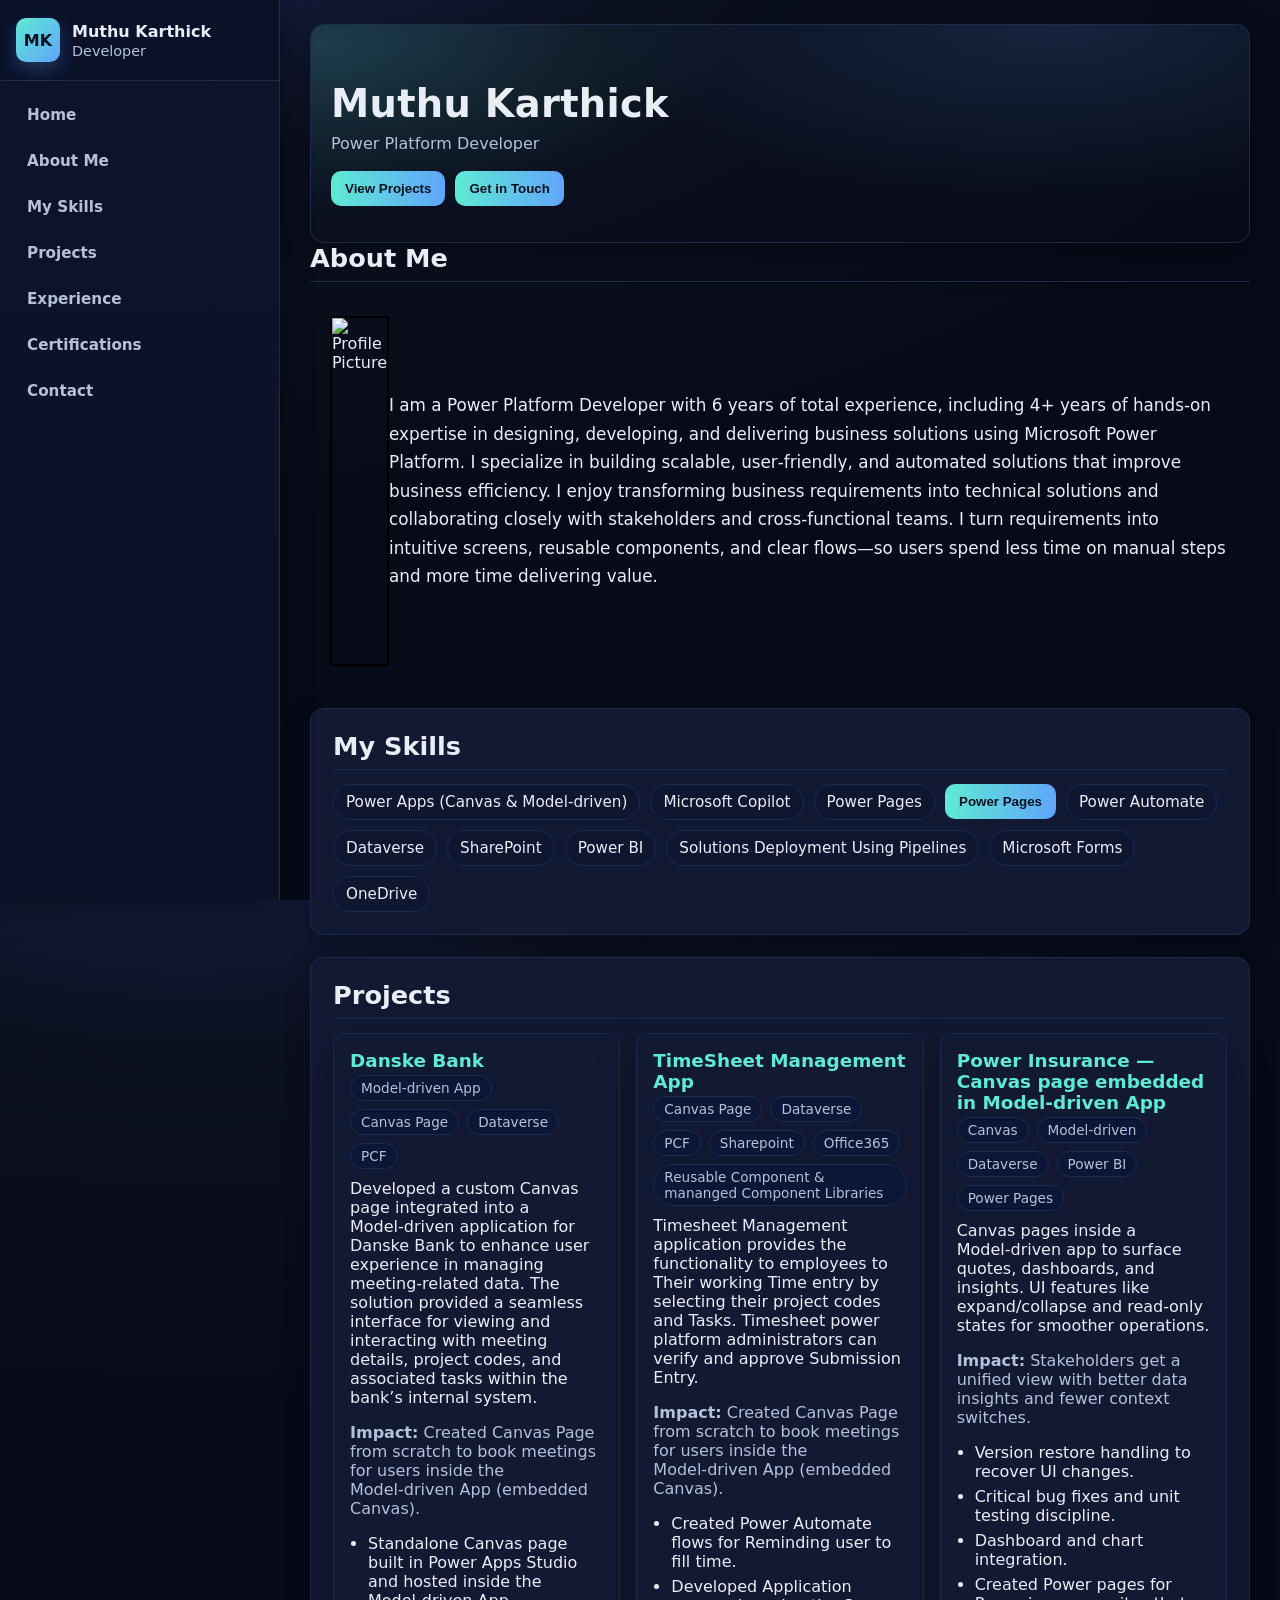
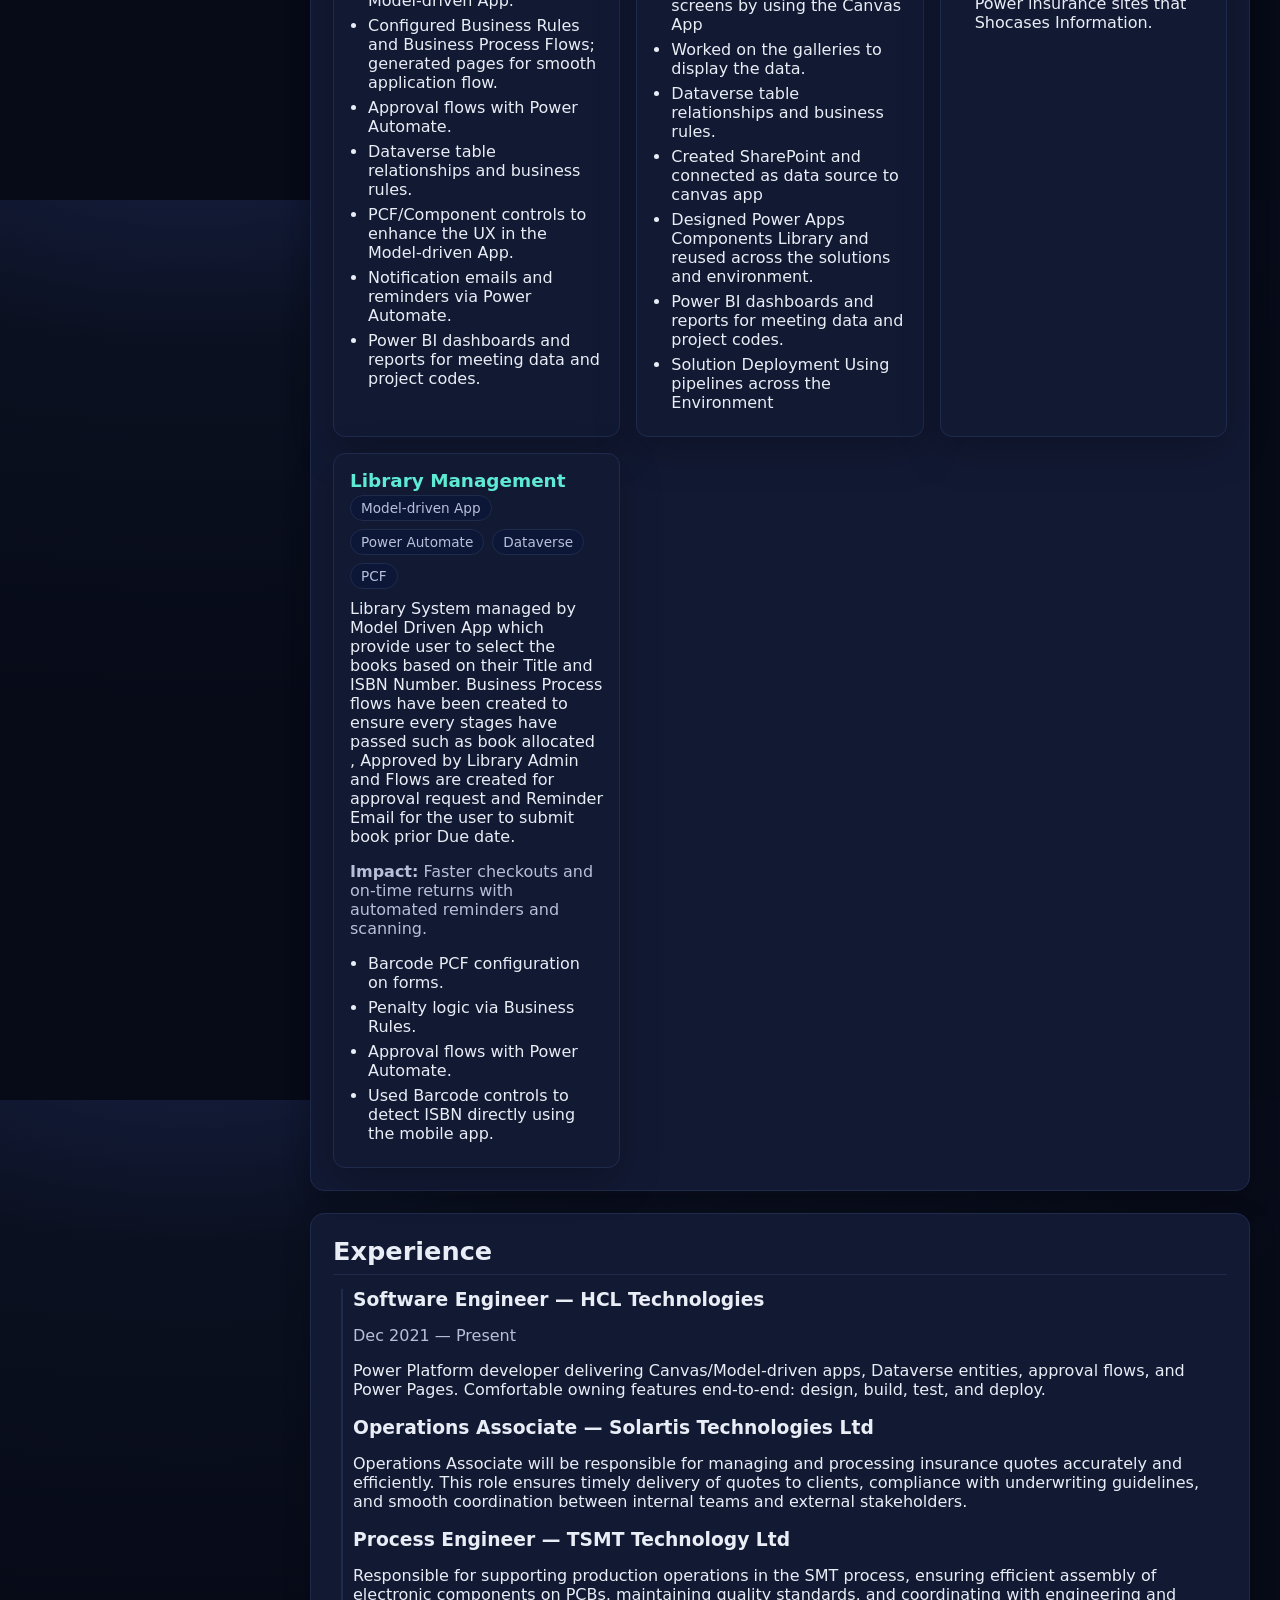
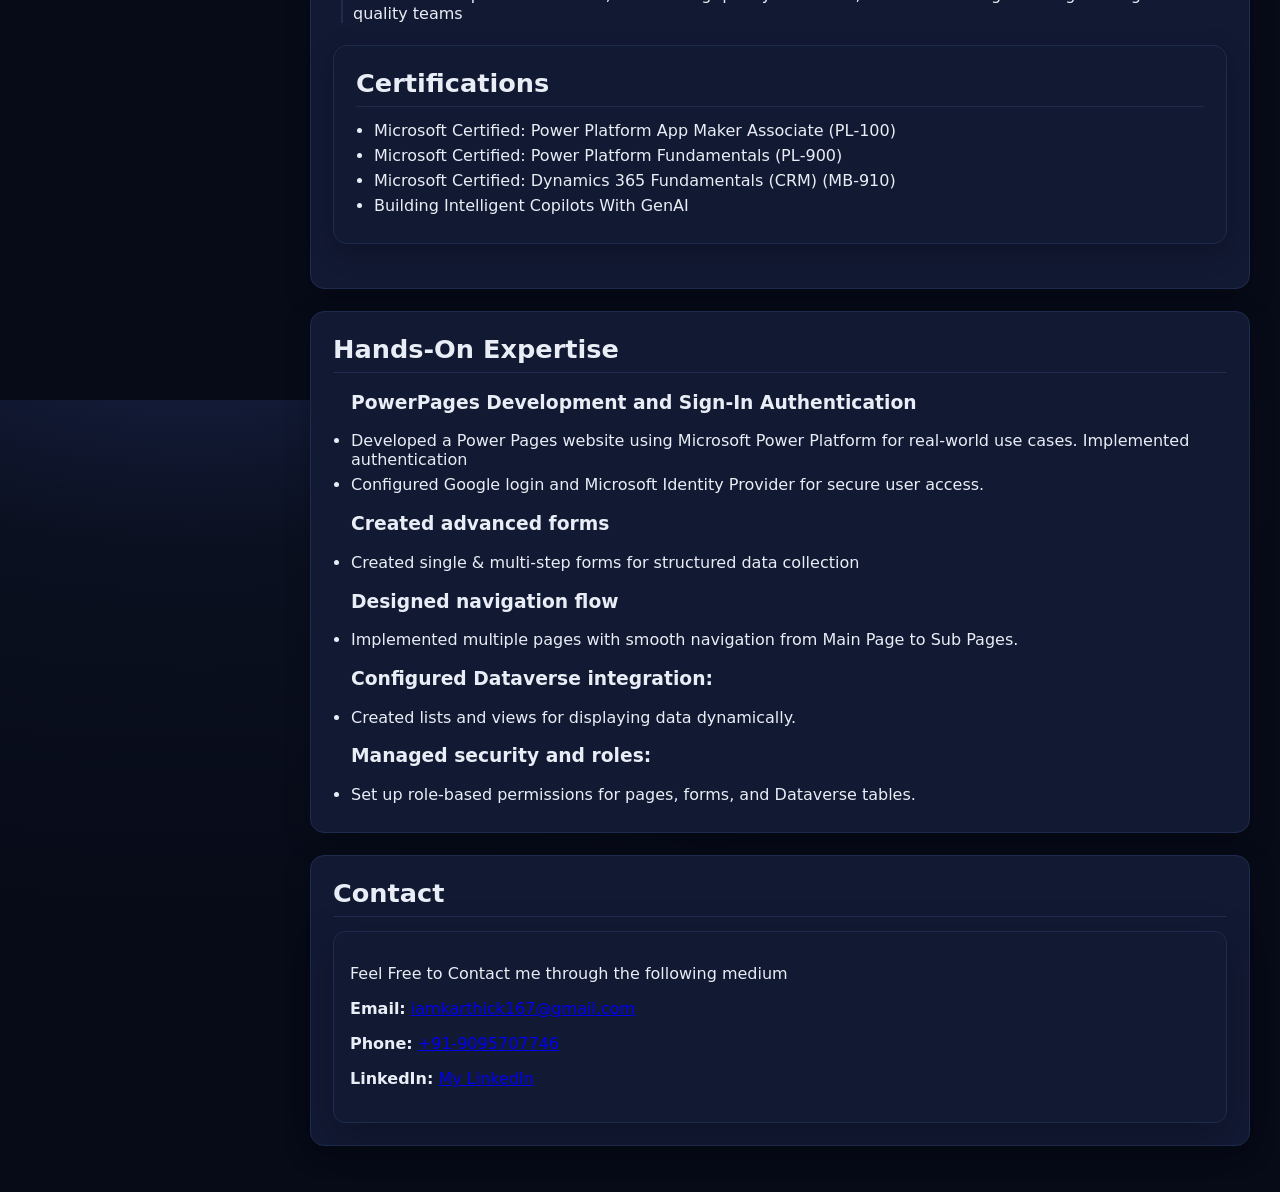
==== commit b571f261: "Update index.html" ====
--- a/index.html
+++ b/index.html
@@ -1,10 +1,9 @@
 <!DOCTYPE html>
-
 <html lang="en">
 <head>
-<meta charset="utf-8"/>
+<meta charset="UTF-8" />
 <title>Muthu Karthick | Power Platform Developer</title>
-<meta content="width=device-width, initial-scale=1" name="viewport"/>
+<meta name="viewport" content="width=device-width, initial-scale=1" />
 <style>
 /* ===== Theme ===== */
 :root{
@@ -153,50 +152,70 @@
   .hero__title{font-size:2.1rem}
 }
 </style>
-<link href="styles.css" rel="stylesheet"/></head>
+</head>
 <body>
 <div class="layout">
-<!-- Sidebar -->
-<aside aria-label="Page navigation" class="sidebar">
-<div class="brand">
-<div class="brand__avatar">MK</div>
-<div>
-<p class="brand__name">Muthu Karthick</p>
-<p class="brand__role">Power Platform Developer</p>
-</div>
-</div>
-<nav aria-label="Page navigation" class="sidenav" id="sidenav">
-<a href="#home">Home</a>
-<a href="#about">About Me</a>
-<a href="#skills">My Skills</a>
-<a href="#projects">Projects</a>
-<a href="#experience">Experience</a>
-<a href="#certs">Certifications</a>
-<a href="#contact">Contact</a>
-</nav>
-</aside>
-<!-- Content (centered column) -->
-<div class="content">
-<div class="page">
-<!-- Hero -->
-<section aria-labelledby="hero-title" class="hero" id="home">
-<h1 class="hero__title" id="hero-title">Muthu Karthick</h1>
-<p class="hero__subtitle">Power Platform Developer</p>
+  <!-- Sidebar -->
+  <aside class="sidebar" aria-label="Page navigation">
+    <div class="brand">
+      <div class="brand__avatar">MK</div>
+      <div>
+        <p class="brand__name">Muthu Karthick</p>
+        <p class="brand__role">Developer</p>
+      </div>
+    </div>
+    <nav class="sidenav" id="sidenav" aria-label="Page navigation">
+  <a href=#home>Home</a>
+      <a href=#about>About Me</a>
+      <a href=#skills>My Skills</a>
+      <a href=#projects>Projects</a>
+      <a href=#experience>Experience</a>
+      <a href=#certs>Certifications</a>
+      <a href=#contact>Contact</a>
+    </nav>
+  </aside>
+
+  <!-- Content (centered column) -->
+  <div class="content">
+    <div class="page">
+      <!-- Hero -->
+      <section class="hero" id="home" aria-labelledby="hero-title">
+        <h1 class="hero__title" id="hero-title">Muthu Karthick</h1>
+        <p class="hero__subtitle">Power Platform Developer</p>
 <div class="hero__cta">
-<button class="btn btn--primary" onclick="document.querySelector('#projects').scrollIntoView({behavior:'smooth'})">
+  <button class="btn btn--primary" onclick="document.querySelector('#projects').scrollIntoView({behavior:'smooth'})">
     View Projects
   </button>
-<button class="btn btn--primary" onclick="document.querySelector('#contact').scrollIntoView({behavior:'smooth'})">
+  <button class="btn btn--primary" onclick="document.querySelector('#contact').scrollIntoView({behavior:'smooth'})">
     Get in Touch
   </button>
 </div>
-</section>
+      </section>
+
 <!-- IMAGE SECTION (separate) -->
 <section class="profile-image-section">
-<h2 class="section__title" id="about-title">About Me</h2>
-<div class="extracted-style-1">
-<img alt="Profile Picture" aria-labelledby="about-title" class="extracted-style-2" id="about" section"="" src="https://raw.githubusercontent.com/PearlKarthick/portfolio/main/Media%20(2).jfif"/>
-<p class="lead">
+  <h2 class="section__title" id="about-title">About Me</h2>
+<div style="
+    display: flex; 
+    justify-content: center; 
+    align-items: center; 
+    padding: 20px;
+">
+  <img 
+    src="https://raw.githubusercontent.com/PearlKarthick/portfolio/main/Media%20(2).jfif"  
+    alt="Profile Picture"
+    style="
+      width: 250px; 
+      height: 350px; 
+      object-fit: cover; 
+      border: 2px solid #000;
+>
+</div>
+</section>
+
+      <!-- About -->
+      <section class="section" id="about" aria-labelledby="about-title">
+        <p class="lead">
           I am a Power Platform Developer with 6 years of total experience, including
           4+ years of hands‑on expertise in designing, developing, and delivering business
           solutions using Microsoft Power Platform. I specialize in building scalable,
@@ -207,174 +226,203 @@
                     I turn requirements into intuitive screens, reusable components, and
           clear flows—so users spend less time on manual steps and more time delivering value.
         </p>
-</div></section>
-<!-- Skills -->
-<section aria-labelledby="skills-title" class="section" id="skills">
-<h2 class="section__title" id="skills-title">My Skills</h2>
-<ul class="chips">
-<li class="chip">Power Apps (Canvas &amp; Model‑driven)</li>
-<li class="chip">Microsoft Copilot</li>
-<li class="chip">Power Pages</li>
-<li class="chip">Power Automate</li>
-<li class="chip">Dataverse</li>
-<li class="chip">SharePoint</li>
-<li class="chip">Power BI</li>
-<li class="chip">Solutions Deployment Using Pipelines</li>
-<li class="chip">Microsoft Forms</li>
-<li class="chip">OneDrive</li>
-</ul>
-</section>
-<!-- Projects -->
-<section aria-labelledby="projects-title" class="section" id="projects">
-<h2 class="section__title" id="projects-title">Projects</h2>
-<div class="grid">
-<!-- Danske Bank -->
-<article class="card">
-<div class="card__header">
-<h3 class="card__title">Danske Bank</h3>
-<ul class="tags">
-<li class="tag">Model‑driven App</li>
-<li class="tag">Canvas Page</li>
-<li class="tag">Dataverse</li>
-<li class="tag">PCF</li>
-</ul>
-</div>
-<p class="card__summary">
+      </section>
+
+      <!-- Skills -->
+      <section class="section" id="skills" aria-labelledby="skills-title">
+        <h2 class="section__title" id="skills-title">My Skills</h2>
+        <ul class="chips">
+          <li class="chip">Power Apps (Canvas &amp; Model‑driven)</li>
+          <li class="chip">Microsoft Copilot</li>
+          <li class="chip">Power Pages</li> 
+            <li><button class="btn btn--primary" onclick="document.querySelector('#handson').scrollIntoView({behavior:'smooth'})">
+    Power Pages
+  </button></li>
+          <li class="chip">Power Automate</li>
+          <li class="chip">Dataverse</li>
+          <li class="chip">SharePoint</li>
+          <li class="chip">Power BI</li>
+          <li class="chip">Solutions Deployment Using Pipelines</li>
+          <li class="chip">Microsoft Forms</li>
+          <li class="chip">OneDrive</li>
+        </ul>
+      </section>
+
+      <!-- Projects -->
+      <section class="section" id="projects" aria-labelledby="projects-title">
+        <h2 class="section__title" id="projects-title">Projects</h2>
+        <div class="grid">
+          <!-- Danske Bank -->
+          <article class="card">
+            <div class="card__header">
+              <h3 class="card__title">Danske Bank</h3>
+              <ul class="tags">
+                <li class="tag">Model‑driven App</li>
+                <li class="tag">Canvas Page</li>
+                <li class="tag">Dataverse</li>
+                <li class="tag">PCF</li>
+              </ul>
+            </div>
+            <p class="card__summary">
               Developed a custom Canvas page integrated into a Model‑driven application for Danske Bank to enhance user experience in managing meeting‑related data. The solution provided a seamless interface for viewing and interacting with meeting details, project codes, and associated tasks within the bank’s internal system.
             </p>
-<p class="muted"><strong>Impact:</strong> Created Canvas Page from scratch to book meetings for users inside the Model‑driven App (embedded Canvas).</p>
-<ul class="list">
-<li>Standalone Canvas page built in Power Apps Studio and hosted inside the Model‑driven App.</li>
-<li>Configured Business Rules and Business Process Flows; generated pages for smooth application flow.</li>
-<li>Approval flows with Power Automate.</li>
-<li>Dataverse table relationships and business rules.</li>
-<li>PCF/Component controls to enhance the UX in the Model‑driven App.</li>
-<li>Notification emails and reminders via Power Automate.</li>
-<li>Power BI dashboards and reports for meeting data and project codes.</li>
-</ul>
-</article>
+            <p class="muted"><strong>Impact:</strong> Created Canvas Page from scratch to book meetings for users inside the Model‑driven App (embedded Canvas).</p>
+            <ul class="list">
+              <li>Standalone Canvas page built in Power Apps Studio and hosted inside the Model‑driven App.</li>
+              <li>Configured Business Rules and Business Process Flows; generated pages for smooth application flow.</li>
+              <li>Approval flows with Power Automate.</li>
+              <li>Dataverse table relationships and business rules.</li>
+              <li>PCF/Component controls to enhance the UX in the Model‑driven App.</li>
+              <li>Notification emails and reminders via Power Automate.</li>
+              <li>Power BI dashboards and reports for meeting data and project codes.</li>
+            </ul>
+          </article>
 <!-- TimeSheet -->
-<article class="card">
-<div class="card__header">
-<h3 class="card__title">TimeSheet Management App</h3>
-<ul class="tags">
-<li class="tag">Canvas Page</li>
-<li class="tag">Dataverse</li>
-<li class="tag">PCF</li>
-<li class="tag">Sharepoint</li>
-<li class="tag">Office365</li>
-<li class="tag">Reusable Component &amp; mananged Component Libraries </li>
-</ul>
-</div>
-<p class="card__summary">
+          <article class="card">
+            <div class="card__header">
+              <h3 class="card__title">TimeSheet Management App</h3>
+              <ul class="tags">
+                <li class="tag">Canvas Page</li>
+                <li class="tag">Dataverse</li>
+                <li class="tag">PCF</li>
+                <li class="tag">Sharepoint</li>
+                <li class="tag">Office365</li>
+                <li class="tag">Reusable Component & mananged Component Libraries </li>
+              </ul>
+            </div>
+            <p class="card__summary">
               Timesheet Management application provides the functionality to employees to Their working Time entry by selecting their project codes and Tasks. Timesheet power platform administrators can verify and approve Submission Entry.
             </p>
-<p class="muted"><strong>Impact:</strong> Created Canvas Page from scratch to book meetings for users inside the Model‑driven App (embedded Canvas).</p>
-<ul class="list">
-<li>Created Power Automate flows for Reminding user to fill time.</li>
-<li>Developed Application screens by using the Canvas App </li>
-<li>Worked on the galleries to display the data. </li>
-<li>Dataverse table relationships and business rules.</li>
-<li>Created SharePoint and connected as data source to canvas app</li>
-<li>Designed Power Apps Components Library and reused across the solutions and environment. </li>
-<li>Power BI dashboards and reports for meeting data and project codes.</li>
-<li>Solution Deployment Using pipelines across the Environment</li>
-</ul>
-</article>
-<!-- Power Insurance -->
-<article class="card">
-<div class="card__header">
-<h3 class="card__title">Power Insurance — Canvas page embedded in Model‑driven App</h3>
-<ul class="tags">
-<li class="tag">Canvas</li>
-<li class="tag">Model‑driven</li>
-<li class="tag">Dataverse</li>
-<li class="tag">Power BI</li>
-<li class="tag">Power Pages</li>
-</ul>
-</div>
-<p class="card__summary">
+            <p class="muted"><strong>Impact:</strong> Created Canvas Page from scratch to book meetings for users inside the Model‑driven App (embedded Canvas).</p>
+            <ul class="list">
+              <li>Created Power Automate flows for Reminding user to fill time.</li>
+              <li>Developed Application screens by using the Canvas App </li>
+              <li>Worked on the galleries to display the data. </li>
+              <li>Dataverse table relationships and business rules.</li>
+              <li>Created SharePoint and connected as data source to canvas app</li>
+              <li>Designed Power Apps Components Library and reused across the solutions and environment. </li>
+              <li>Power BI dashboards and reports for meeting data and project codes.</li>
+              <li>Solution Deployment Using pipelines across the Environment</li>
+            </ul>
+          </article>
+
+          <!-- Power Insurance -->
+          <article class="card">
+            <div class="card__header">
+              <h3 class="card__title">Power Insurance — Canvas page embedded in Model‑driven App</h3>
+              <ul class="tags">
+                <li class="tag">Canvas</li>
+                <li class="tag">Model‑driven</li>
+                <li class="tag">Dataverse</li>
+                <li class="tag">Power BI</li>
+                <li class="tag">Power Pages</li>
+              </ul>
+            </div>
+            <p class="card__summary">
               Canvas pages inside a Model‑driven app to surface quotes, dashboards, and insights. UI features like expand/collapse and read‑only states for smoother operations.
             </p>
-<p class="muted"><strong>Impact:</strong> Stakeholders get a unified view with better data insights and fewer context switches.</p>
-<ul class="list">
-<li>Version restore handling to recover UI changes.</li>
-<li>Critical bug fixes and unit testing discipline.</li>
-<li>Dashboard and chart integration.</li>
-<li>Created Power pages for Power insurance sites that Shocases Information.</li>
-</ul>
-</article>
-<!-- Library Management -->
-<article class="card">
-<div class="card__header">
-<h3 class="card__title">Library Management</h3>
-<ul class="tags">
-<li class="tag">Model‑driven App</li>
-<li class="tag">Power Automate</li>
-<li class="tag">Dataverse</li>
-<li class="tag">PCF</li>
-</ul>
-</div>
-<p class="card__summary">
+            <p class="muted"><strong>Impact:</strong> Stakeholders get a unified view with better data insights and fewer context switches.</p>
+            <ul class="list">
+              <li>Version restore handling to recover UI changes.</li>
+              <li>Critical bug fixes and unit testing discipline.</li>
+              <li>Dashboard and chart integration.</li>
+              <li>Created Power pages for Power insurance sites that Shocases Information.</li>
+            </ul>
+          </article>
+
+          <!-- Library Management -->
+          <article class="card">
+            <div class="card__header">
+              <h3 class="card__title">Library Management</h3>
+              <ul class="tags">
+                <li class="tag">Model‑driven App</li>
+                <li class="tag">Power Automate</li>
+                <li class="tag">Dataverse</li>
+                <li class="tag">PCF</li>
+              </ul>
+            </div>
+            <p class="card__summary">
             Library System managed by Model Driven App which provide user to select the books based on their Title and ISBN Number. 
               Business Process flows have been created to ensure every stages have passed such as book allocated , Approved by Library Admin and Flows are created for approval request and Reminder Email for the user to submit book prior Due date.             </p>
-<p class="muted"><strong>Impact:</strong> Faster checkouts and on‑time returns with automated reminders and scanning.</p>
-<ul class="list">
-<li>Barcode PCF configuration on forms.</li>
-<li>Penalty logic via Business Rules.</li>
-<li>Approval flows with Power Automate.</li>
-<li>Used Barcode controls to detect ISBN directly using the mobile app.</li>
-</ul>
-</article>
-</div>
-</section>
-<!-- Experience -->
-<section aria-labelledby="exp-title" class="section" id="experience">
-<h2 class="section__title" id="exp-title">Experience</h2>
-<div class="timeline">
-<div class="timeline__item">
-<div class="timeline__content">
-<h3>Software Engineer — HCL Technologies</h3>
-<p class="muted">Dec 2021 — Present</p>
-<p>Power Platform developer delivering Canvas/Model‑driven apps, Dataverse entities, approval flows, and Power Pages. Comfortable owning features end‑to‑end: design, build, test, and deploy.</p>
-</div>
-</div>
-<div class="timeline__item">
-<div class="timeline__content">
-<h3>Operations Associate — Solartis Technologies Ltd</h3>
-<p>Operations Associate will be responsible for managing and processing insurance quotes accurately and efficiently. This role ensures timely delivery of quotes to clients, compliance with underwriting guidelines, and smooth coordination between internal teams and external stakeholders.</p>
-</div>
-</div>
-<div class="timeline__item">
-<div class="timeline__content">
-<h3>Process Engineer — TSMT Technology Ltd</h3>
-<p>Responsible for supporting production operations in the SMT process, ensuring efficient assembly of electronic components on PCBs, maintaining quality standards, and coordinating with engineering and quality teams</p>
-</div>
-</div>
-</div>
-</section>
-<!-- Certifications -->
-<section aria-labelledby="certs-title" class="section" id="certs">
-<h2 class="section__title" id="certs-title">Certifications</h2>
-<ul class="list">
-<li>Microsoft Certified: Power Platform App Maker Associate (PL‑100)</li>
-<li>Microsoft Certified: Power Platform Fundamentals (PL‑900)</li>
-<li>Microsoft Certified: Dynamics 365 Fundamentals (CRM) (MB‑910)</li>
-<li>Building Intelligent Copilots With GenAI</li>
-</ul>
-</section>
-<!-- Contact -->
-<section aria-labelledby="contact-title" class="section" id="contact">
-<h2 class="section__title" id="contact-title">Contact</h2>
-<div class="card">
-<p>Feel Free to Contact me through the following medium</p>
-<p><strong>Email:</strong> <a href="mailto:iamkarthick167@gmail.com">iamkarthick167@gmail.com</a></p>
-<p><strong>Phone:</strong> <a href="tel:+919095707746">+91‑9095707746</a></p>
-<p><strong>LinkedIn:</strong> <a href="https://www.linkedin.com/in/muthu-karthick-m-a9972016b" target="_blank">My LinkedIn</a></p>
-</div>
-</section></div>
-
-</div>
+            <p class="muted"><strong>Impact:</strong> Faster checkouts and on‑time returns with automated reminders and scanning.</p>
+            <ul class="list">
+              <li>Barcode PCF configuration on forms.</li>
+              <li>Penalty logic via Business Rules.</li>
+              <li>Approval flows with Power Automate.</li>
+              <li>Used Barcode controls to detect ISBN directly using the mobile app.</li>
+            </ul>
+          </article>
+        </div>
+      </section>
+
+      <!-- Experience -->
+      <section class="section" id="experience" aria-labelledby="exp-title">
+        <h2 class="section__title" id="exp-title">Experience</h2>
+        <div class="timeline">
+          <div class="timeline__item">
+            <div class="timeline__content">
+              <h3>Software Engineer — HCL Technologies</h3>
+              <p class="muted">Dec 2021 — Present</p>
+              <p>Power Platform developer delivering Canvas/Model‑driven apps, Dataverse entities, approval flows, and Power Pages. Comfortable owning features end‑to‑end: design, build, test, and deploy.</p>
+            </div>
+          </div>
+          <div class="timeline__item">
+            <div class="timeline__content">
+              <h3>Operations Associate — Solartis Technologies Ltd</h3>
+              <p>Operations Associate will be responsible for managing and processing insurance quotes accurately and efficiently. This role ensures timely delivery of quotes to clients, compliance with underwriting guidelines, and smooth coordination between internal teams and external stakeholders.</p>
+            </div>
+          </div>
+          <div class="timeline__item">
+            <div class="timeline__content">
+              <h3>Process Engineer — TSMT Technology Ltd</h3>
+              <p>Responsible for supporting production operations in the SMT process, ensuring efficient assembly of electronic components on PCBs, maintaining quality standards, and coordinating with engineering and quality teams</p>
+            </div>
+          </div>
+        </div>
+
+              <!-- Certifications -->
+      <section class="section" id="certs" aria-labelledby="certs-title">
+        <h2 class="section__title" id="certs-title">Certifications</h2>
+        <ul class="list">
+          <li>Microsoft Certified: Power Platform App Maker Associate (PL‑100)</li>
+          <li>Microsoft Certified: Power Platform Fundamentals (PL‑900)</li>
+          <li>Microsoft Certified: Dynamics 365 Fundamentals (CRM) (MB‑910)</li>
+          <li>Building Intelligent Copilots With GenAI</li>
+        </ul>
+      </section>
+      </section>
+      <!-- Hands-on -->
+      <section class="section" id="handson" aria-labelledby="certs-title">
+        <h2 class="section__title" id="certs-title">Hands-On Expertise</h2>
+        <ul class="list">
+          <h3>PowerPages Development and Sign-In Authentication</h3>
+          <li>Developed a Power Pages website using Microsoft Power Platform for real-world use cases.
+Implemented authentication</li>
+          <li>Configured Google login and Microsoft Identity Provider for secure user access.</li>
+         <h3>Created advanced forms</h3>   
+          <li>Created single & multi-step forms for structured data collection</li>
+          <h3>Designed navigation flow</h3>
+          <li>Implemented multiple pages with smooth navigation from Main Page to Sub Pages.</li>
+          <h3>Configured Dataverse integration:</h3>
+          <li>Created lists and views for displaying data dynamically.</li>
+          <h3>Managed security and roles:</h3>
+          <li>Set up role-based permissions for pages, forms, and Dataverse tables.</li>
+        </ul>
+      </section>  
+      
+      <!-- Contact -->
+      <section class="section" id="contact" aria-labelledby="contact-title">
+        <h2 class="section__title" id="contact-title">Contact</h2>
+ <div class="card">
+   <p>Feel Free to Contact me through the following medium</p>
+            <p><strong>Email:</strong> <a href="mailto:iamkarthick167@gmail.com">iamkarthick167@gmail.com</a></p>
+            <p><strong>Phone:</strong> <a href="tel:+919095707746">+91‑9095707746</a></p>
+            <p><strong>LinkedIn:</strong> <a href="https://www.linkedin.com/in/muthu-karthick-m-a9972016b" target="_blank">My LinkedIn</a></p>           
+        </div>
+        </div>
+      </section>    
+    </div>
+  </div>
 </div>
 
 <!-- ===== JS: Scrollspy & year ===== -->
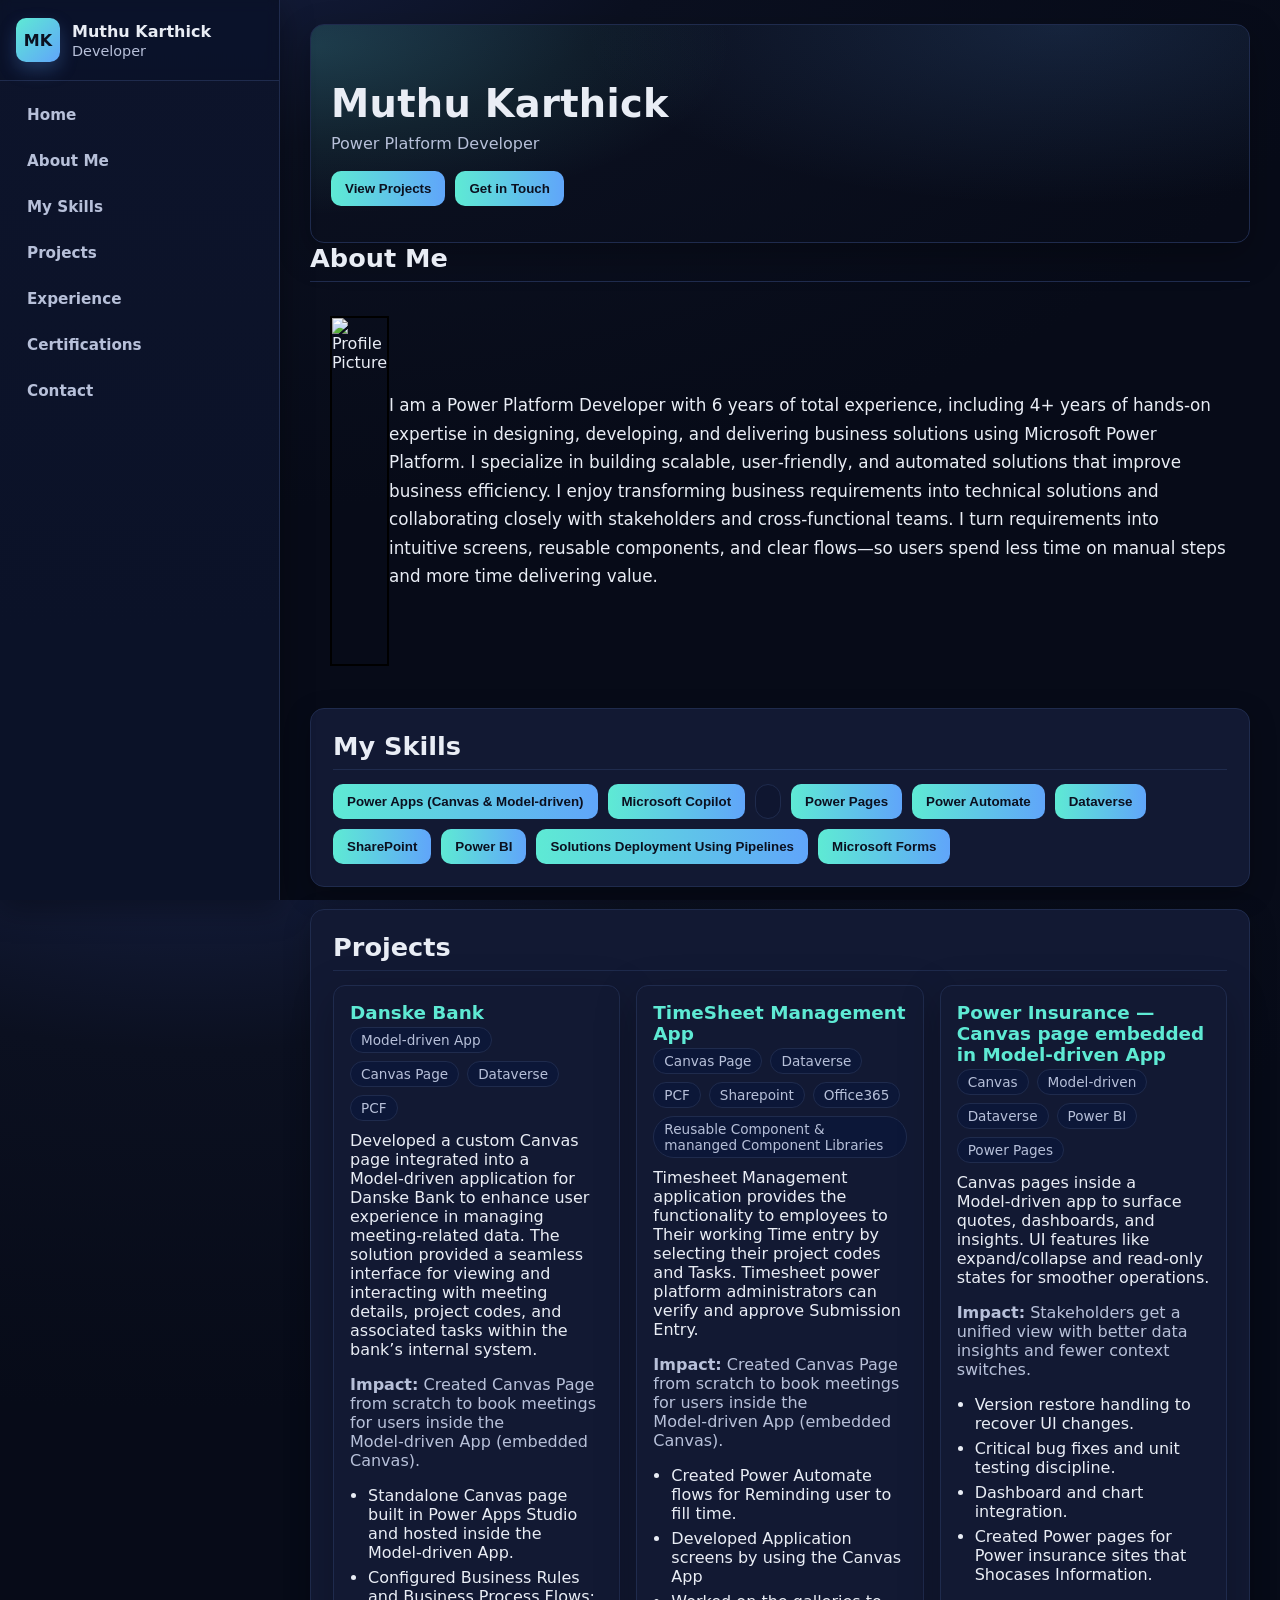
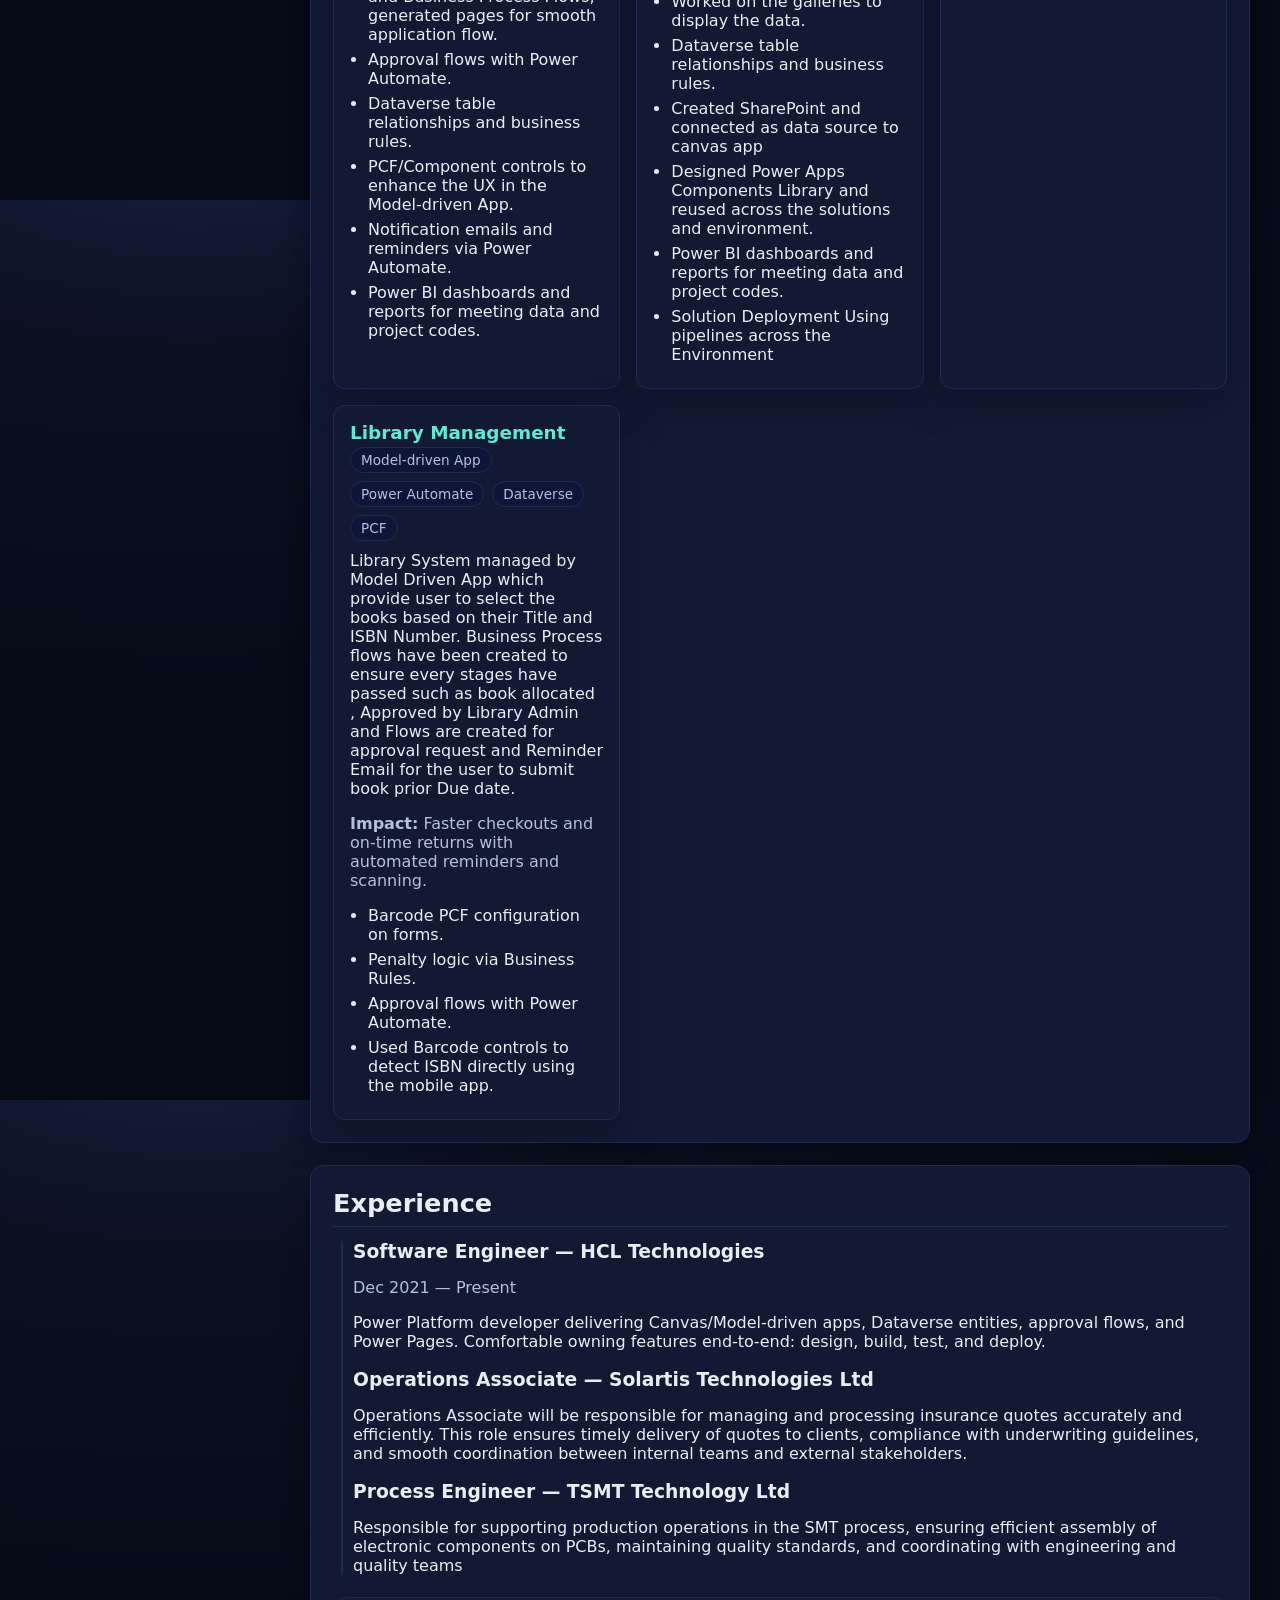
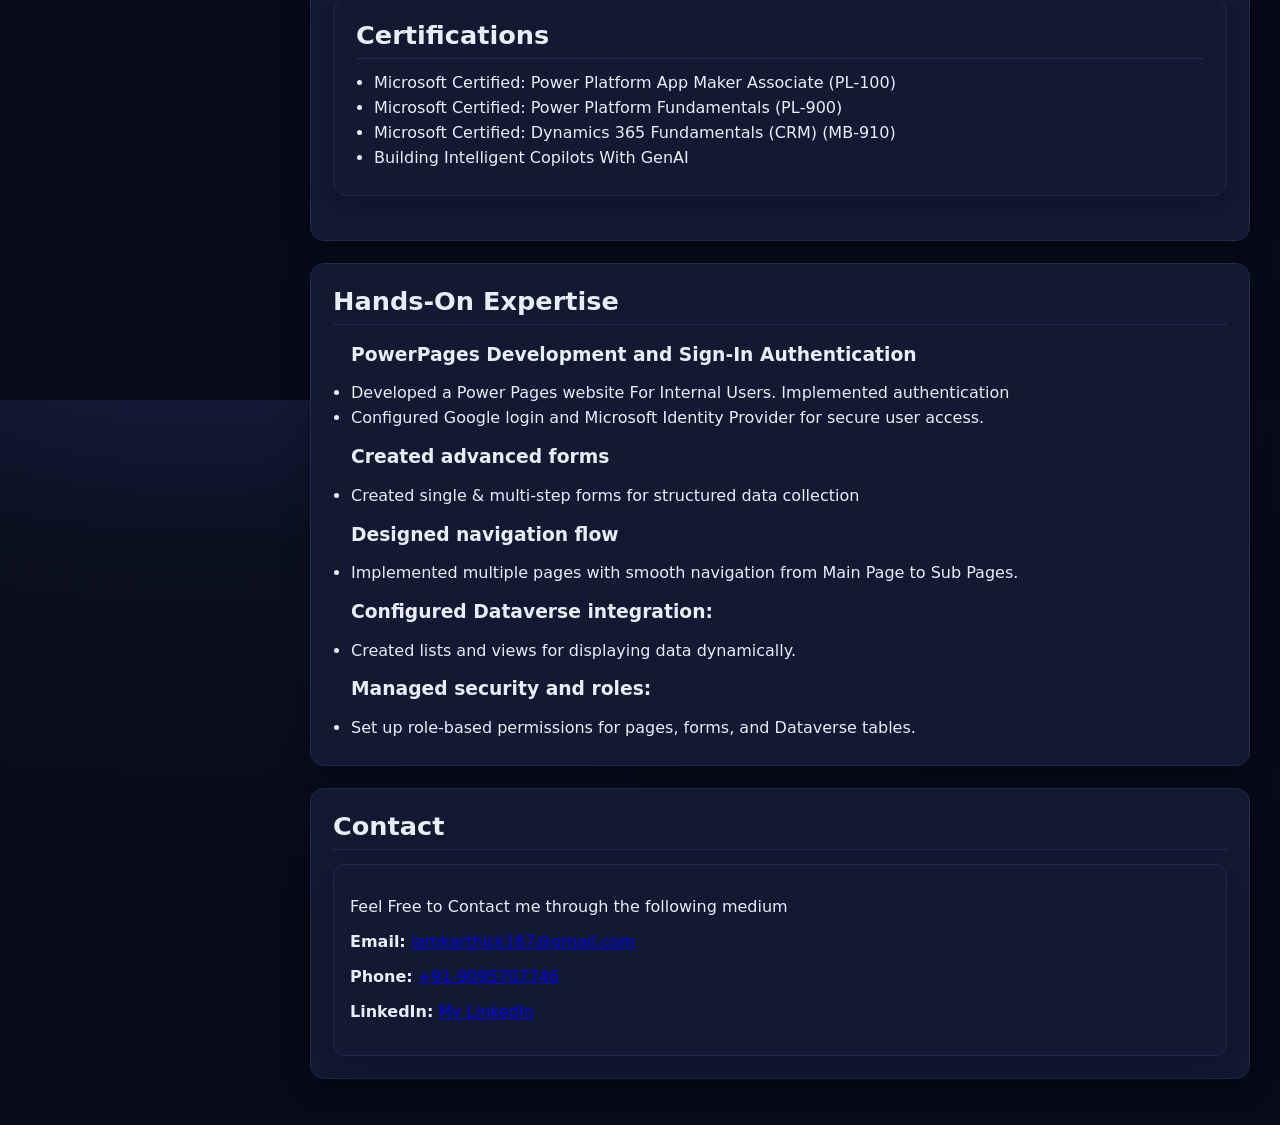
==== commit 73f256b8: "Update index.html" ====
--- a/index.html
+++ b/index.html
@@ -232,19 +232,34 @@
       <section class="section" id="skills" aria-labelledby="skills-title">
         <h2 class="section__title" id="skills-title">My Skills</h2>
         <ul class="chips">
-          <li class="chip">Power Apps (Canvas &amp; Model‑driven)</li>
-          <li class="chip">Microsoft Copilot</li>
-          <li class="chip">Power Pages</li> 
+          <li><button class="btn btn--primary" onclick="document.querySelector('#').scrollIntoView({behavior:'smooth'})">
+   Power Apps (Canvas &amp; Model‑driven)
+  </button></li>
+          <li><button class="btn btn--primary" onclick="document.querySelector('#').scrollIntoView({behavior:'smooth'})">
+   Microsoft Copilot
+  </button></li>
+          <li class="chip"></li>
             <li><button class="btn btn--primary" onclick="document.querySelector('#handson').scrollIntoView({behavior:'smooth'})">
     Power Pages
   </button></li>
-          <li class="chip">Power Automate</li>
-          <li class="chip">Dataverse</li>
-          <li class="chip">SharePoint</li>
-          <li class="chip">Power BI</li>
-          <li class="chip">Solutions Deployment Using Pipelines</li>
-          <li class="chip">Microsoft Forms</li>
-          <li class="chip">OneDrive</li>
+           <li><button class="btn btn--primary" onclick="document.querySelector('#').scrollIntoView({behavior:'smooth'})">
+    Power Automate
+  </button></li>
+           <li><button class="btn btn--primary" onclick="document.querySelector('#').scrollIntoView({behavior:'smooth'})">
+    Dataverse
+  </button></li>
+           <li><button class="btn btn--primary" onclick="document.querySelector('#').scrollIntoView({behavior:'smooth'})">
+    SharePoint
+  </button></li>
+           <li><button class="btn btn--primary" onclick="document.querySelector('#').scrollIntoView({behavior:'smooth'})">
+    Power BI
+  </button></li>
+           <li><button class="btn btn--primary" onclick="document.querySelector('#').scrollIntoView({behavior:'smooth'})">
+   Solutions Deployment Using Pipelines
+  </button></li>
+           <li><button class="btn btn--primary" onclick="document.querySelector('#').scrollIntoView({behavior:'smooth'})">
+    Microsoft Forms
+  </button></li>
         </ul>
       </section>
 
@@ -396,7 +411,7 @@
         <h2 class="section__title" id="certs-title">Hands-On Expertise</h2>
         <ul class="list">
           <h3>PowerPages Development and Sign-In Authentication</h3>
-          <li>Developed a Power Pages website using Microsoft Power Platform for real-world use cases.
+          <li>Developed a Power Pages website For Internal Users.
 Implemented authentication</li>
           <li>Configured Google login and Microsoft Identity Provider for secure user access.</li>
          <h3>Created advanced forms</h3>   
